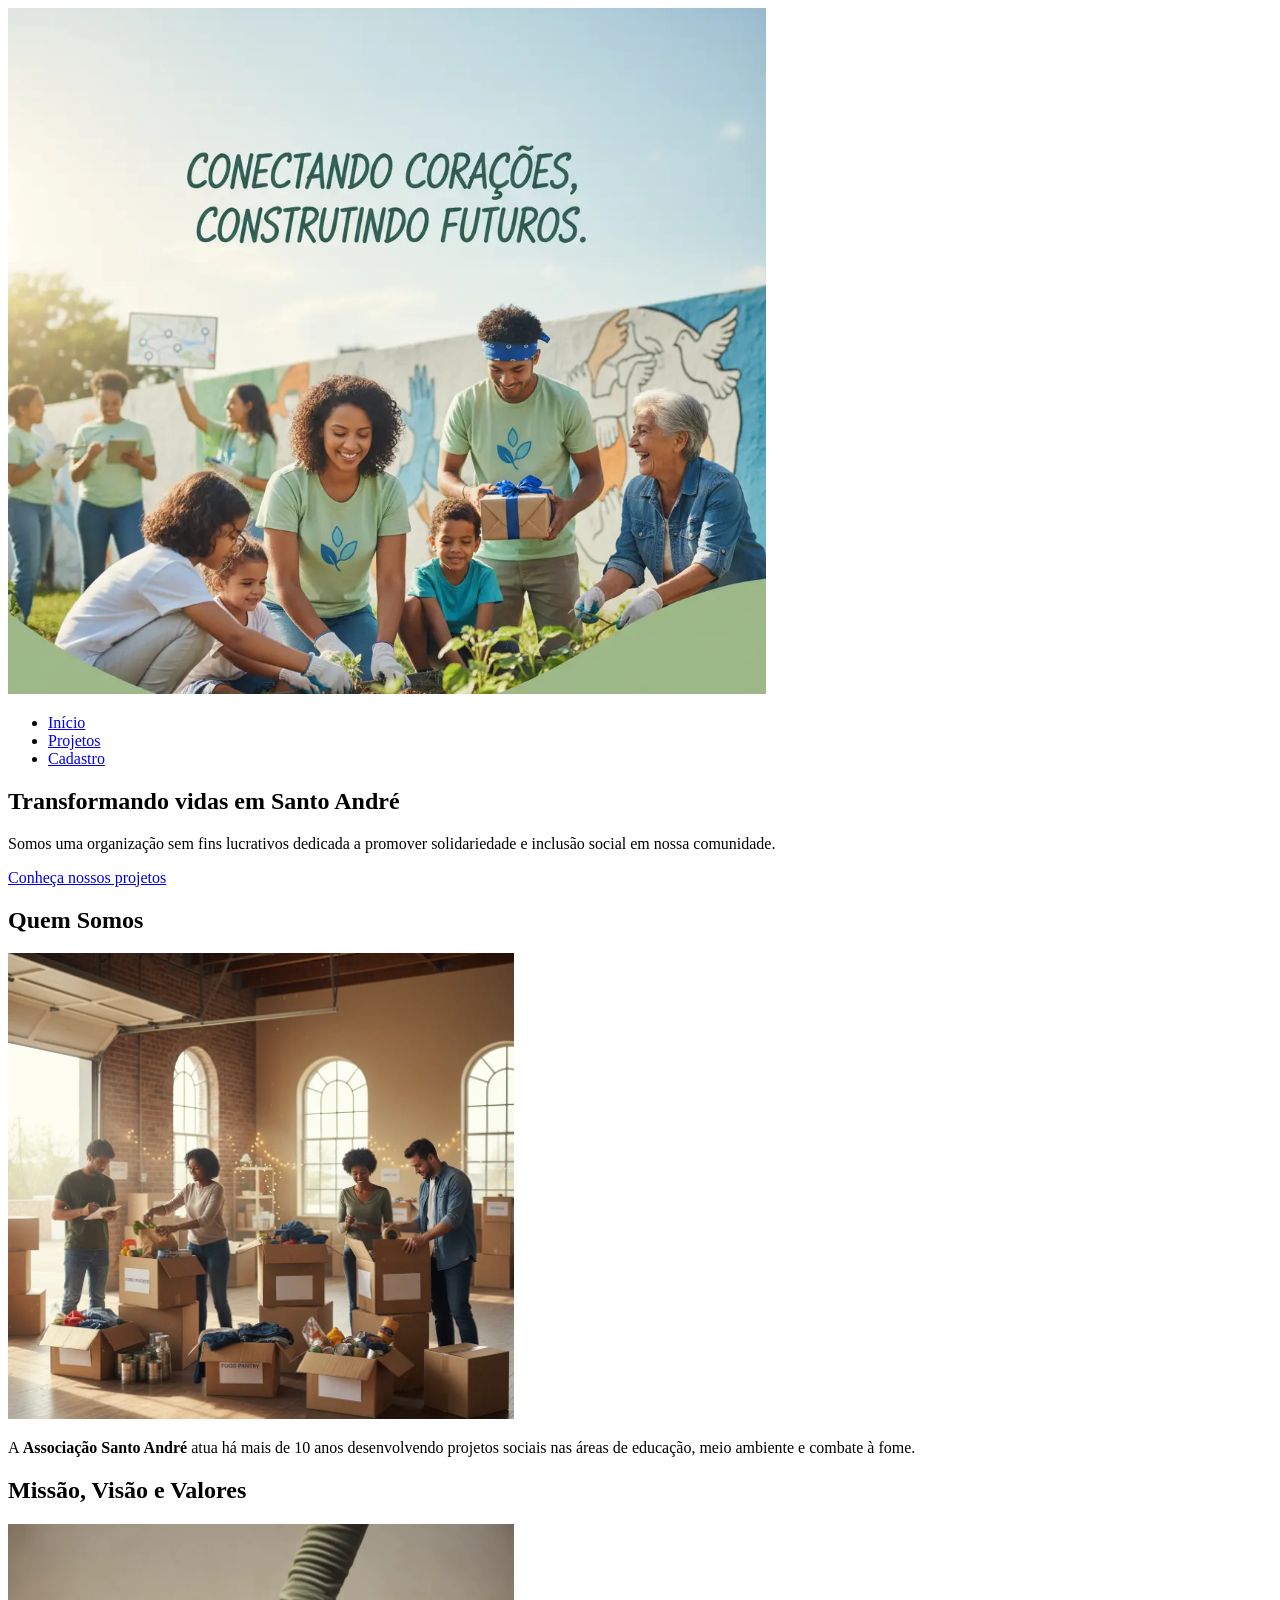
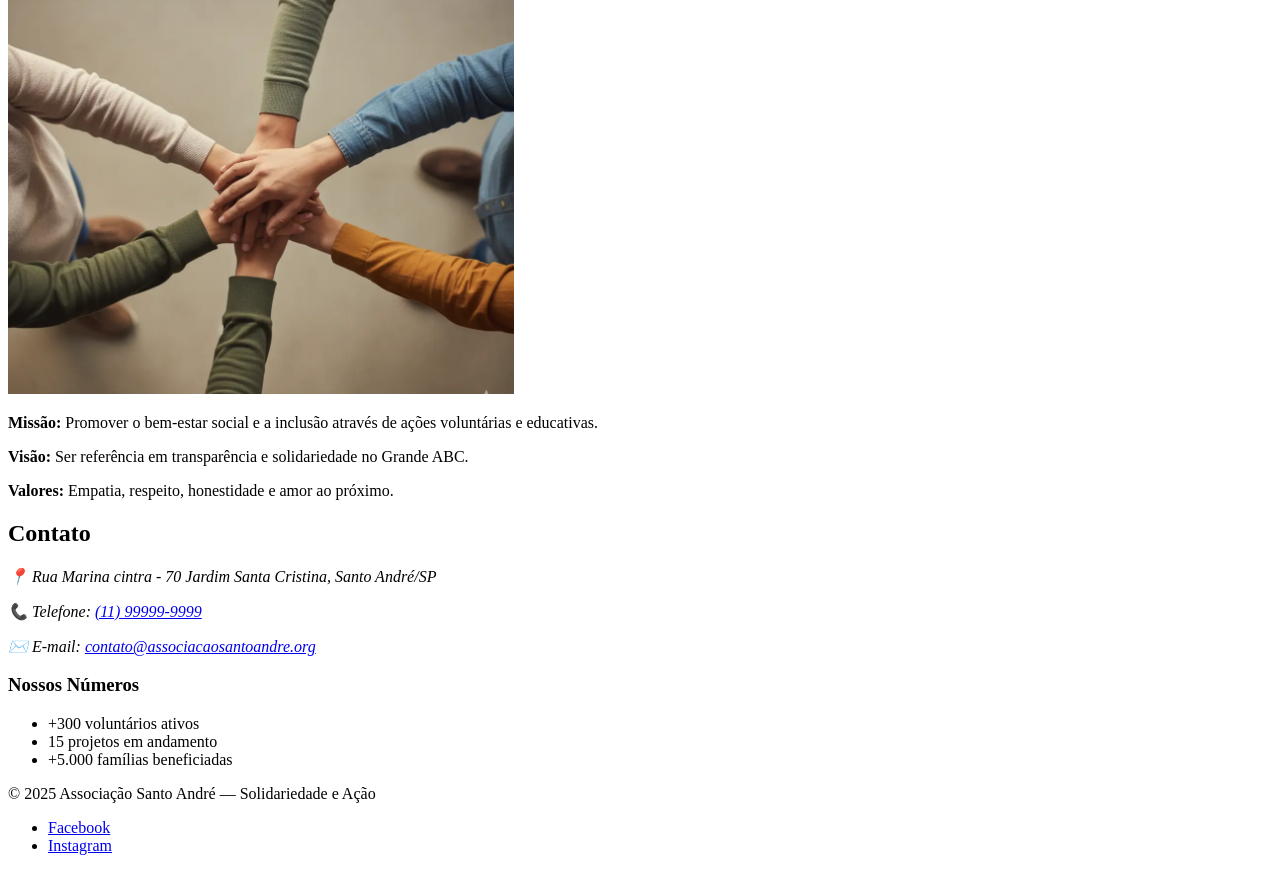
==== index.html @ 1a722a87 "feat: atividade 1 — estrutura HTML" ====
<!DOCTYPE html>
<html lang="pt-BR">
<head>
  <meta charset="utf-8">
  <meta name="viewport" content="width=device-width,initial-scale=1">
  <meta name="description" content="Associação Santo André: projetos sociais, voluntariado e doações.">
  <meta name="author" content="Rafael de Souza">
  <title>Associação Santo André — Fazendo a Diferença</title>

  <style>
    .banner-img {
      width: 60%;
    }

    .img-40 {
      width: 40%;
    }
  </style>
</head>
<body>

  <!-- HEADER -->
  <header>
    <div>
      <img src="img/index-banner.jpg.png"
      srcset="img/index-banner.webp 1x, img/index-banner.jpg.png 2x"
      alt="Banner da Associação Santo André"
      class="logo banner-img">

      <nav aria-label="Menu principal">
        <ul>
          <li><a href="index.html">Início</a></li>
          <li><a href="projetos.html">Projetos</a></li>
          <li><a href="cadastro.html">Cadastro</a></li>
        </ul>
      </nav>
    </div>
  </header>

  <!-- MAIN -->
  <main>

    <!-- HERO -->
    <section aria-labelledby="hero-title">
      <h1 id="hero-title">Transformando vidas em Santo André</h1>
      <p>Somos uma organização sem fins lucrativos dedicada a promover solidariedade e inclusão social em nossa comunidade.</p>
      <a href="projetos.html">Conheça nossos projetos</a>
    </section>

    <!-- QUEM SOMOS -->
    <section aria-labelledby="about-title">
      <h2 id="about-title">Quem Somos</h2>

      <img src="img/index-quem-somos.jpg.png"
      srcset="img/index-quem-somos.webp 1x, img/index-quem-somos.jpg.png 2x"
      alt="Equipe da Associação Santo André reunida"
      class="img-40">

      <p>A <strong>Associação Santo André</strong> atua há mais de 10 anos desenvolvendo projetos sociais nas áreas de educação, meio ambiente e combate à fome.</p>
    </section>

    <!-- MISSÃO / VISÃO / VALORES -->
    <section aria-labelledby="mission-title">
      <h2 id="mission-title">Missão, Visão e Valores</h2>

      <img src="img/index-missao-valores.jpg.png"
      srcset="img/index-missao-valores.webp 1x, img/index-missao-valores.jpg.png 2x"
      alt="Imagem representando missão e valores"
      class="img-40">

      <p><strong>Missão:</strong> Promover o bem-estar social e a inclusão através de ações voluntárias e educativas.</p>
      <p><strong>Visão:</strong> Ser referência em transparência e solidariedade no Grande ABC.</p>
      <p><strong>Valores:</strong> Empatia, respeito, honestidade e amor ao próximo.</p>
    </section>

    <!-- CONTATO -->
    <section aria-labelledby="contact-title">
      <h2 id="contact-title">Contato</h2>
      <address>
        <p>📍 Rua Marina cintra - 70 Jardim Santa Cristina, Santo André/SP</p>
        <p>📞 Telefone: <a href="tel:+5511999999999">(11) 99999-9999</a></p>
        <p>✉️ E-mail: <a href="mailto:contato@associacaosantoandre.org">contato@associacaosantoandre.org</a></p>
      </address>
    </section>

    <!-- NÚMEROS -->
    <aside aria-labelledby="stats-title">
      <h3 id="stats-title">Nossos Números</h3>
      <ul>
        <li>+300 voluntários ativos</li>
        <li>15 projetos em andamento</li>
        <li>+5.000 famílias beneficiadas</li>
      </ul>
    </aside>

  </main>

  <!-- FOOTER -->
  <footer>
    <div>
      <p>&copy; <span id="year">2025</span> Associação Santo André — Solidariedade e Ação</p>
      <nav aria-label="Redes sociais">
        <ul>
          <li><a href="#" aria-label="Facebook">Facebook</a></li>
          <li><a href="#" aria-label="Instagram">Instagram</a></li>
        </ul>
      </nav>
    </div>
  </footer>

</body>
</html>
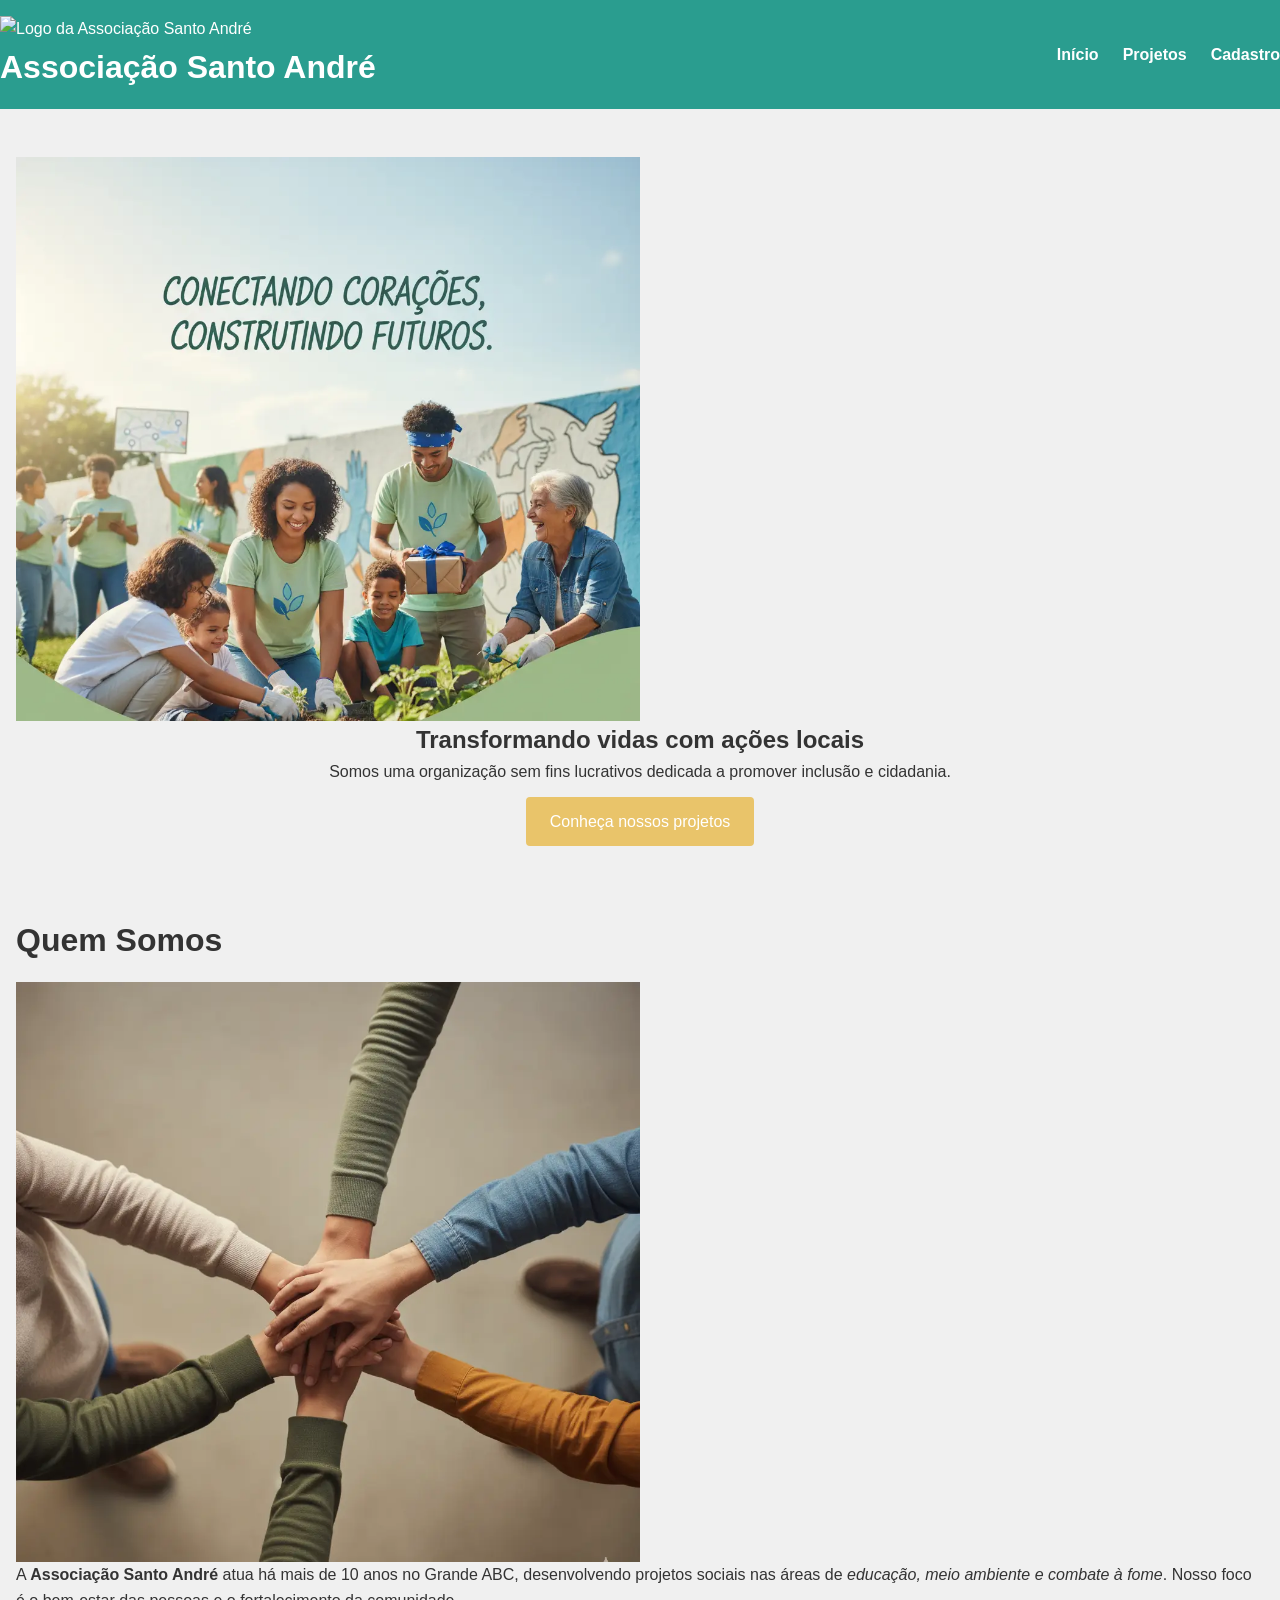
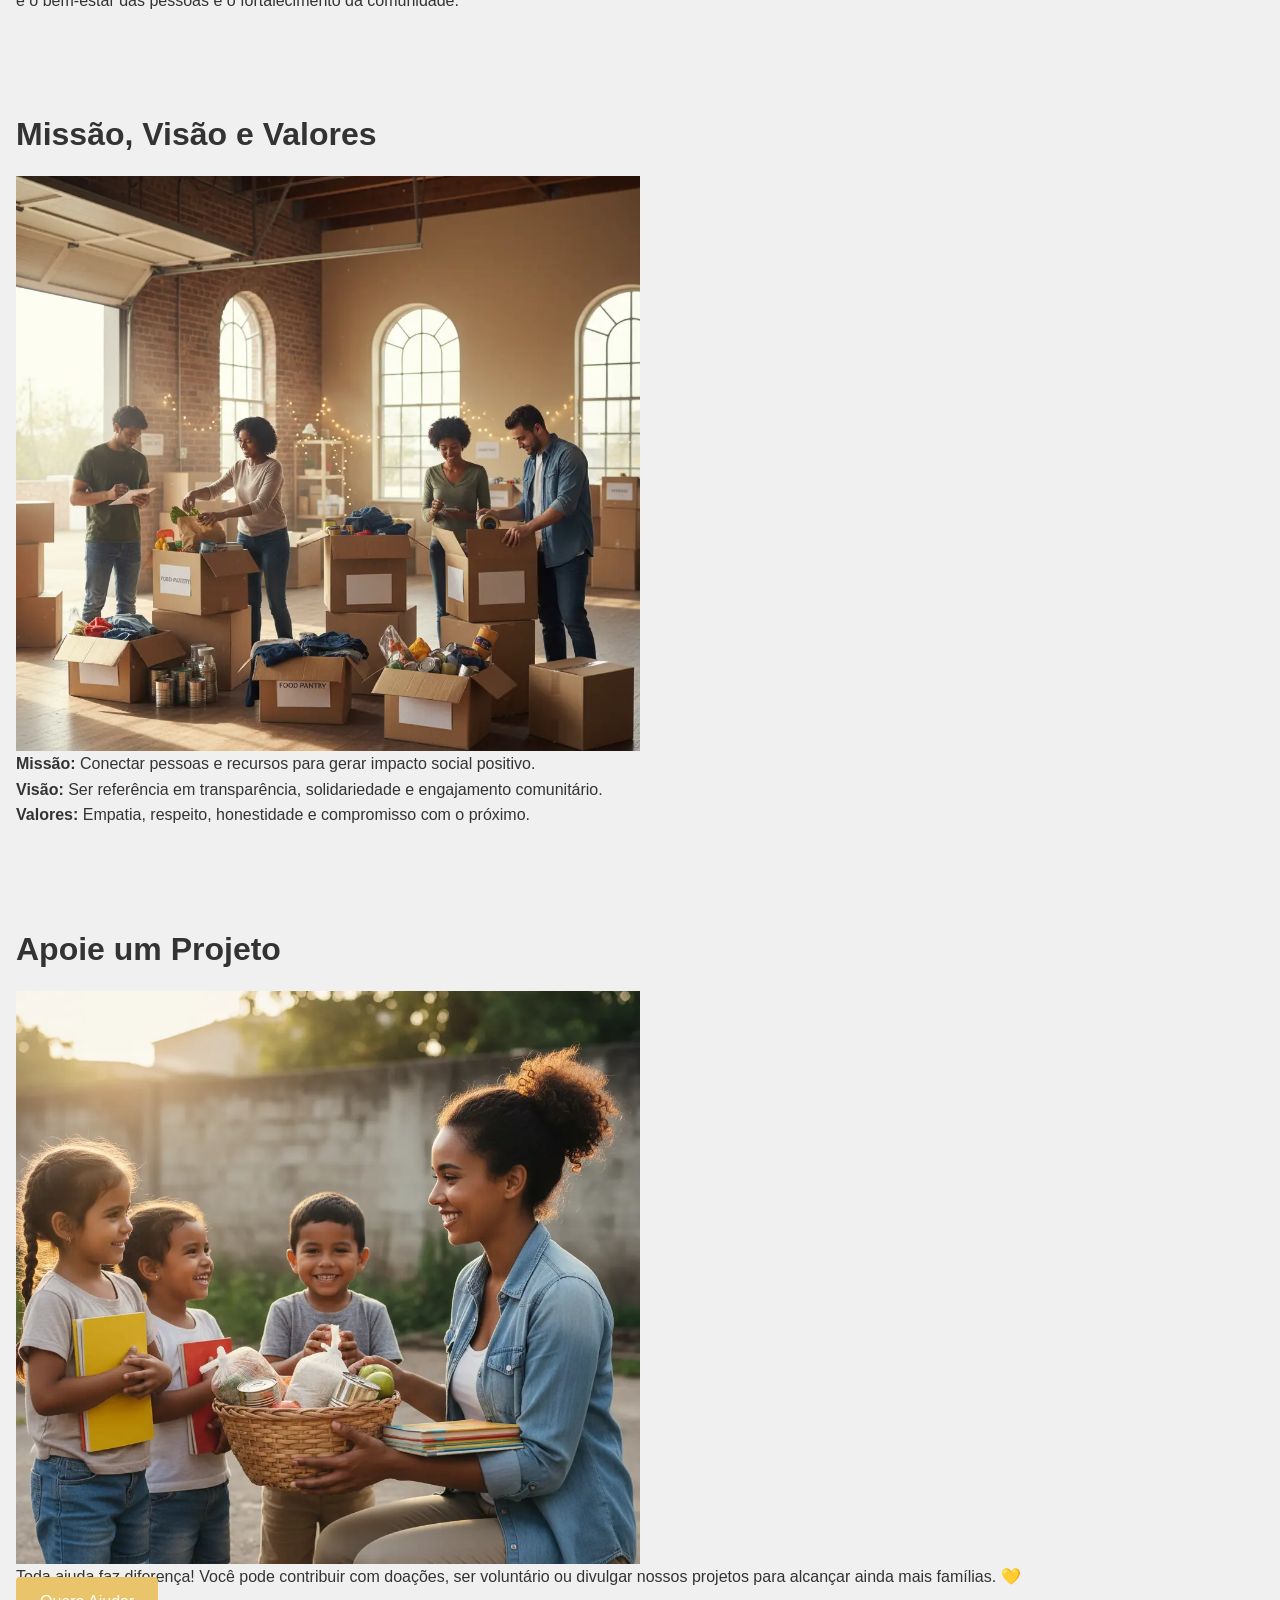
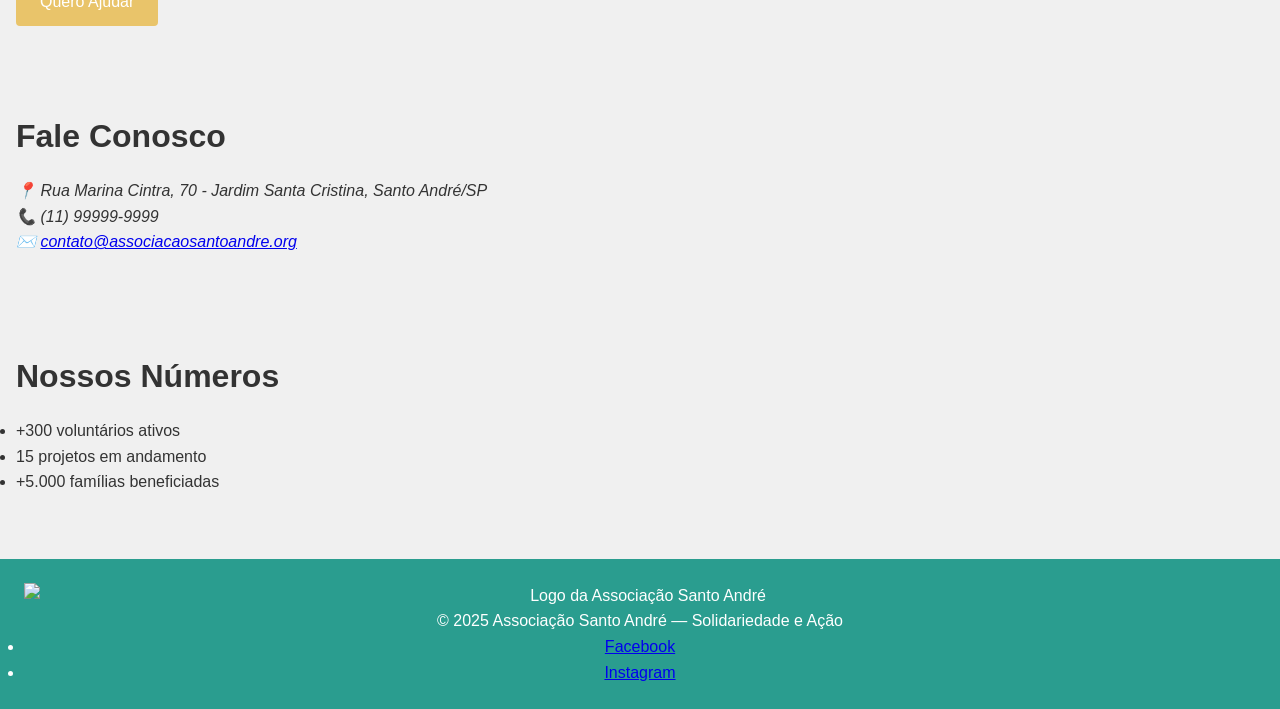
==== commit 51b5d542: "feat: atividade 2 — CSS e layout" ====
--- a/index.html
+++ b/index.html
@@ -1,35 +1,39 @@
 <!DOCTYPE html>
 <html lang="pt-BR">
 <head>
-  <meta charset="utf-8">
-  <meta name="viewport" content="width=device-width,initial-scale=1">
-  <meta name="description" content="Associação Santo André: projetos sociais, voluntariado e doações.">
+  <meta charset="UTF-8">
+  <meta name="viewport" content="width=device-width, initial-scale=1.0">
+  <meta name="description" content="Associação Santo André — projetos, voluntariado e doações.">
   <meta name="author" content="Rafael de Souza">
-  <title>Associação Santo André — Fazendo a Diferença</title>
+  <title>Associação Santo André — Solidariedade e Ação</title>
+
+  <link rel="stylesheet" href="styles/styles.css">
 
   <style>
-    .banner-img {
-      width: 60%;
-    }
-
-    .img-40 {
-      width: 40%;
+    .img-50 {
+      width: 50%;
     }
   </style>
+
 </head>
+
 <body>
 
-  <!-- HEADER -->
-  <header>
-    <div>
-      <img src="img/index-banner.jpg.png"
-      srcset="img/index-banner.webp 1x, img/index-banner.jpg.png 2x"
-      alt="Banner da Associação Santo André"
-      class="logo banner-img">
+  <!-- Cabeçalho -->
+  <header class="site-header">
+    <div class="container">
+      <div class="logo-container">
+        <img src="img/logo-associacao-santo-andre.jpg.png"
+        srcset="img/logo-associacao-santo-andre.webp 1x, img/logo-associacao-santo-andre.jpg.png 2x"
+        alt="Logo da Associação Santo André"
+        class="logo-img">
 
-      <nav aria-label="Menu principal">
+        <h1 class="logo-text">Associação Santo André</h1>
+      </div>
+
+      <nav class="main-nav" aria-label="Menu principal">
         <ul>
-          <li><a href="index.html">Início</a></li>
+          <li><a href="index.html" class="active">Início</a></li>
           <li><a href="projetos.html">Projetos</a></li>
           <li><a href="cadastro.html">Cadastro</a></li>
         </ul>
@@ -37,54 +41,79 @@
     </div>
   </header>
 
-  <!-- MAIN -->
-  <main>
+  <!-- Conteúdo principal -->
+  <main class="container">
 
-    <!-- HERO -->
-    <section aria-labelledby="hero-title">
-      <h1 id="hero-title">Transformando vidas em Santo André</h1>
-      <p>Somos uma organização sem fins lucrativos dedicada a promover solidariedade e inclusão social em nossa comunidade.</p>
-      <a href="projetos.html">Conheça nossos projetos</a>
+    <!-- Banner inicial -->
+    <section class="hero" aria-labelledby="hero-title">
+      <img src="img/index-banner.jpg.png"
+      srcset="img/index-banner.webp 1x, img/index-banner.jpg.png 2x"
+      alt="Voluntários da Associação Santo André ajudando a comunidade"
+      class="img-50">
+
+      <h2 id="hero-title">Transformando vidas com ações locais</h2>
+      <p>Somos uma organização sem fins lucrativos dedicada a promover inclusão e cidadania.</p>
+      <a class="btn" href="projetos.html">Conheça nossos projetos</a>
     </section>
 
-    <!-- QUEM SOMOS -->
-    <section aria-labelledby="about-title">
-      <h2 id="about-title">Quem Somos</h2>
+    <!-- Sobre a ONG -->
+    <section class="about" aria-labelledby="quem-somos-title">
+      <h2 id="quem-somos-title">Quem Somos</h2>
+
+      <img src="img/index-missao-valores.jpg.png"
+      srcset="img/index-missao-valores.webp 1x, img/index-missao-valores.jpg.png 2x"
+      alt="Imagem representando missão e valores sociais"
+      class="about-img img-50">
+
+      <p>
+        A <strong>Associação Santo André</strong> atua há mais de 10 anos no Grande ABC, desenvolvendo projetos sociais nas áreas
+        de <em>educação, meio ambiente e combate à fome</em>. Nosso foco é o bem-estar das pessoas e o fortalecimento da comunidade.
+      </p>
+    </section>
+
+    <!-- Missão, Visão e Valores -->
+    <section class="about" aria-labelledby="about-title">
+      <h2 id="about-title">Missão, Visão e Valores</h2>
 
       <img src="img/index-quem-somos.jpg.png"
       srcset="img/index-quem-somos.webp 1x, img/index-quem-somos.jpg.png 2x"
-      alt="Equipe da Associação Santo André reunida"
-      class="img-40">
+      alt="Equipe de voluntários reunida em Santo André"
+      class="about-img img-50">
 
-      <p>A <strong>Associação Santo André</strong> atua há mais de 10 anos desenvolvendo projetos sociais nas áreas de educação, meio ambiente e combate à fome.</p>
+      <p><strong>Missão:</strong> Conectar pessoas e recursos para gerar impacto social positivo.</p>
+      <p><strong>Visão:</strong> Ser referência em transparência, solidariedade e engajamento comunitário.</p>
+      <p><strong>Valores:</strong> Empatia, respeito, honestidade e compromisso com o próximo.</p>
     </section>
 
-    <!-- MISSÃO / VISÃO / VALORES -->
-    <section aria-labelledby="mission-title">
-      <h2 id="mission-title">Missão, Visão e Valores</h2>
+    <!-- Apoie -->
+    <section class="about" aria-labelledby="apoie-title">
+      <h2 id="apoie-title">Apoie um Projeto</h2>
 
-      <img src="img/index-missao-valores.jpg.png"
-      srcset="img/index-missao-valores.webp 1x, img/index-missao-valores.jpg.png 2x"
-      alt="Imagem representando missão e valores"
-      class="img-40">
+      <img src="img/index-apoie-projeto.jpg.png"
+      srcset="img/index-apoie-projeto.webp 1x, img/index-apoie-projeto.jpg.png 2x"
+      alt="Campanha de doações e voluntariado em Santo André"
+      class="about-img img-50">
 
-      <p><strong>Missão:</strong> Promover o bem-estar social e a inclusão através de ações voluntárias e educativas.</p>
-      <p><strong>Visão:</strong> Ser referência em transparência e solidariedade no Grande ABC.</p>
-      <p><strong>Valores:</strong> Empatia, respeito, honestidade e amor ao próximo.</p>
+      <p>
+        Toda ajuda faz diferença! Você pode contribuir com doações, ser voluntário ou divulgar nossos projetos
+        para alcançar ainda mais famílias. 💛
+      </p>
+
+      <a class="btn" href="cadastro.html">Quero Ajudar</a>
     </section>
 
-    <!-- CONTATO -->
-    <section aria-labelledby="contact-title">
-      <h2 id="contact-title">Contato</h2>
+    <!-- Contato -->
+    <section class="contact" aria-labelledby="contact-title">
+      <h2 id="contact-title">Fale Conosco</h2>
       <address>
-        <p>📍 Rua Marina cintra - 70 Jardim Santa Cristina, Santo André/SP</p>
-        <p>📞 Telefone: <a href="tel:+5511999999999">(11) 99999-9999</a></p>
-        <p>✉️ E-mail: <a href="mailto:contato@associacaosantoandre.org">contato@associacaosantoandre.org</a></p>
+        <p>📍 Rua Marina Cintra, 70 - Jardim Santa Cristina, Santo André/SP</p>
+        <p>📞 (11) 99999-9999</p>
+        <p>✉️ <a href="mailto:contato@associacaosantoandre.org">contato@associacaosantoandre.org</a></p>
       </address>
     </section>
 
-    <!-- NÚMEROS -->
-    <aside aria-labelledby="stats-title">
+    <!-- Nossos números -->
+    <aside class="stats" aria-labelledby="stats-title">
       <h3 id="stats-title">Nossos Números</h3>
       <ul>
         <li>+300 voluntários ativos</li>
@@ -92,13 +121,14 @@
         <li>+5.000 famílias beneficiadas</li>
       </ul>
     </aside>
-
   </main>
 
-  <!-- FOOTER -->
-  <footer>
-    <div>
-      <p>&copy; <span id="year">2025</span> Associação Santo André — Solidariedade e Ação</p>
+  <!-- Rodapé -->
+  <footer class="site-footer">
+    <div class="container">
+      <img src="img/logo-associacao-santo-andre.jpg.png" alt="Logo da Associação Santo André" class="footer-logo">
+      <p>© 2025 Associação Santo André — Solidariedade e Ação</p>
+
       <nav aria-label="Redes sociais">
         <ul>
           <li><a href="#" aria-label="Facebook">Facebook</a></li>
--- a/styles/styles.css
+++ b/styles/styles.css
@@ -0,0 +1,217 @@
+/* Variáveis de cores, fontes e espaçamento */
+:root {
+  --cor-primaria: #2a9d8f;
+  --cor-secundaria: #e9c46a;
+  --cor-acento: #f4a261;
+  --cor-fundo: #f0f0f0;
+  --cor-texto: #333333;
+  --cor-texto-claro: #ffffff;
+  --cor-alerta: #e76f51;
+  --cor-successo: #06d6a0;
+
+  --fonte-principal: 'Arial', sans-serif;
+  --fonte-titulo: 'Georgia', serif;
+
+  --fs-h1: 2.5rem;
+  --fs-h2: 2rem;
+  --fs-h3: 1.5rem;
+  --fs-p: 1rem;
+  --fs-small: 0.875rem;
+
+  --space-1: 8px;
+  --space-2: 16px;
+  --space-3: 24px;
+  --space-4: 32px;
+  --space-5: 48px;
+  --space-6: 64px;
+}
+
+/* Reset básico para tudo */
+* {
+  margin: 0;
+  padding: 0;
+  box-sizing: border-box;
+}
+
+body {
+  font-family: var(--fonte-principal);
+  color: var(--cor-texto);
+  background-color: var(--cor-fundo);
+  line-height: 1.6;
+}
+
+img {
+  max-width: 100%;
+  display: block;
+}
+
+/* Cabeçalho e navegação principal */
+.site-header {
+  background-color: var(--cor-primaria);
+  padding: var(--space-2) 0;
+  color: var(--cor-texto-claro);
+}
+
+.site-header .container {
+  display: flex;
+  justify-content: space-between;
+  align-items: center;
+  flex-wrap: wrap;
+}
+
+.main-nav ul {
+  display: flex;
+  gap: var(--space-3);
+  list-style: none;
+}
+
+.main-nav a {
+  text-decoration: none;
+  color: var(--cor-texto-claro);
+  font-weight: bold;
+}
+
+.menu-toggle {
+  display: none;
+  background: none;
+  border: none;
+  font-size: 2rem;
+  color: var(--cor-texto-claro);
+  cursor: pointer;
+}
+
+/* Seção principal (Hero) */
+.hero {
+  text-align: center;
+  padding: var(--space-5) var(--space-2);
+}
+
+.hero h1 {
+  font-family: var(--fonte-titulo);
+  font-size: var(--fs-h1);
+  margin-bottom: var(--space-2);
+}
+
+.hero p {
+  font-size: var(--fs-p);
+  margin-bottom: var(--space-3);
+}
+
+.btn {
+  background-color: var(--cor-secundaria);
+  color: var(--cor-texto-claro);
+  padding: var(--space-2) var(--space-3);
+  text-decoration: none;
+  border-radius: 4px;
+  transition: all 0.3s;
+}
+
+.btn:hover {
+  background-color: var(--cor-acento);
+}
+
+/* Seções Sobre, Contato e Estatísticas */
+.about, .contact, .stats {
+  padding: var(--space-4) var(--space-2);
+  margin-bottom: var(--space-4);
+}
+
+.about h2, .contact h2, .stats h3 {
+  font-size: var(--fs-h2);
+  margin-bottom: var(--space-2);
+}
+
+/* Cards de Projetos */
+.cards {
+  display: grid;
+  grid-template-columns: repeat(auto-fit, minmax(250px, 1fr));
+  gap: var(--space-3);
+}
+
+.card {
+  background-color: var(--cor-texto-claro);
+  padding: var(--space-3);
+  border-radius: 8px;
+  box-shadow: 0 2px 6px rgba(0,0,0,0.15);
+  text-align: center;
+}
+
+.card h3 {
+  font-size: var(--fs-h3);
+  margin: var(--space-2) 0;
+}
+
+.card p {
+  font-size: var(--fs-p);
+}
+
+/* Formulário de Cadastro */
+form {
+  display: flex;
+  flex-direction: column;
+  gap: var(--space-3);
+  background-color: var(--cor-texto-claro);
+  padding: var(--space-4);
+  border-radius: 8px;
+  max-width: 500px;
+  margin: auto;
+}
+
+form label {
+  font-weight: bold;
+}
+
+form input {
+  padding: var(--space-2);
+  border: 1px solid #ccc;
+  border-radius: 4px;
+  font-size: var(--fs-p);
+}
+
+form input:focus {
+  outline: 2px solid var(--cor-primaria);
+}
+
+form button {
+  padding: var(--space-2);
+  background-color: var(--cor-primaria);
+  color: var(--cor-texto-claro);
+  border: none;
+  border-radius: 4px;
+  cursor: pointer;
+  transition: all 0.3s;
+}
+
+form button:hover {
+  background-color: var(--cor-acento);
+}
+
+form button:disabled {
+  background-color: #aaa;
+  cursor: not-allowed;
+}
+
+/* Rodapé */
+.site-footer {
+  background-color: var(--cor-primaria);
+  color: var(--cor-texto-claro);
+  text-align: center;
+  padding: var(--space-3);
+}
+
+/* Responsividade */
+@media (max-width: 768px) {
+  .main-nav ul {
+    display: none;
+    flex-direction: column;
+    gap: var(--space-2);
+  }
+
+  .main-nav.active ul {
+    display: flex;
+  }
+
+  .menu-toggle {
+    display: block;
+  }
+}
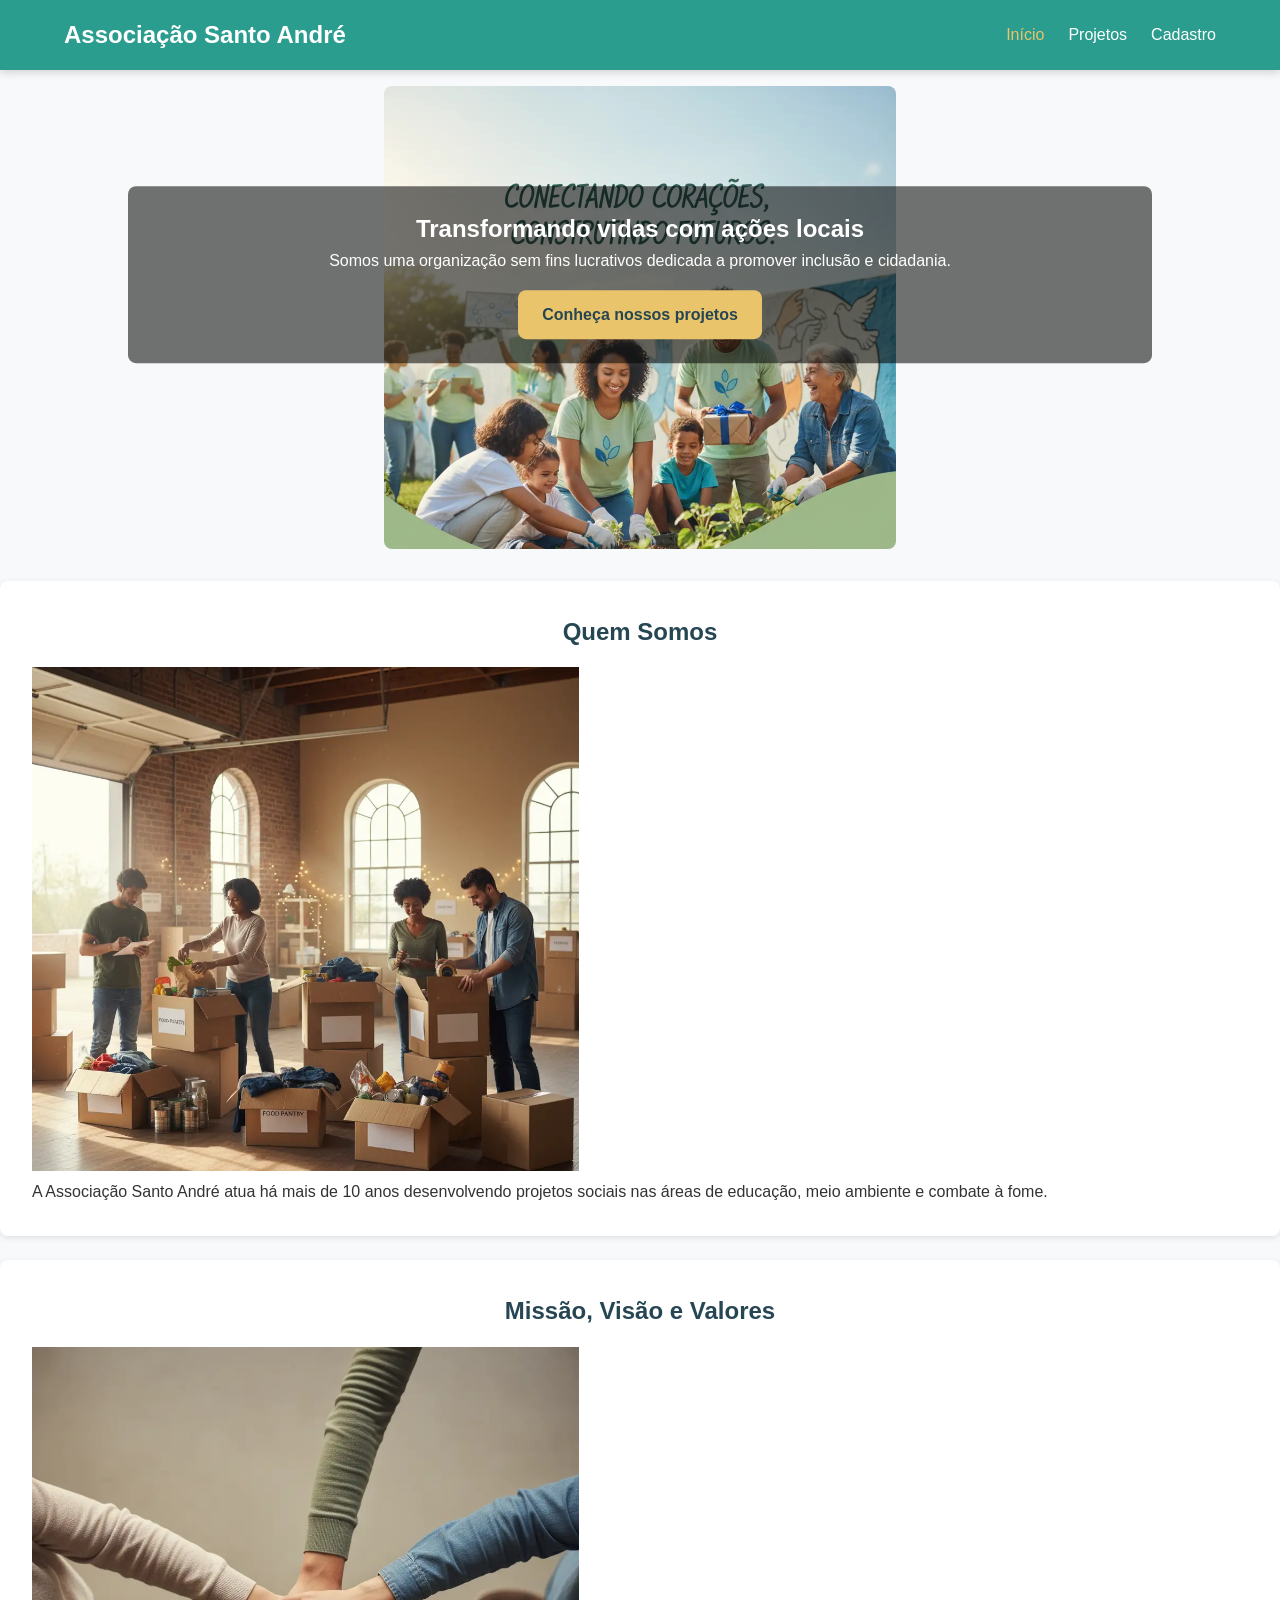
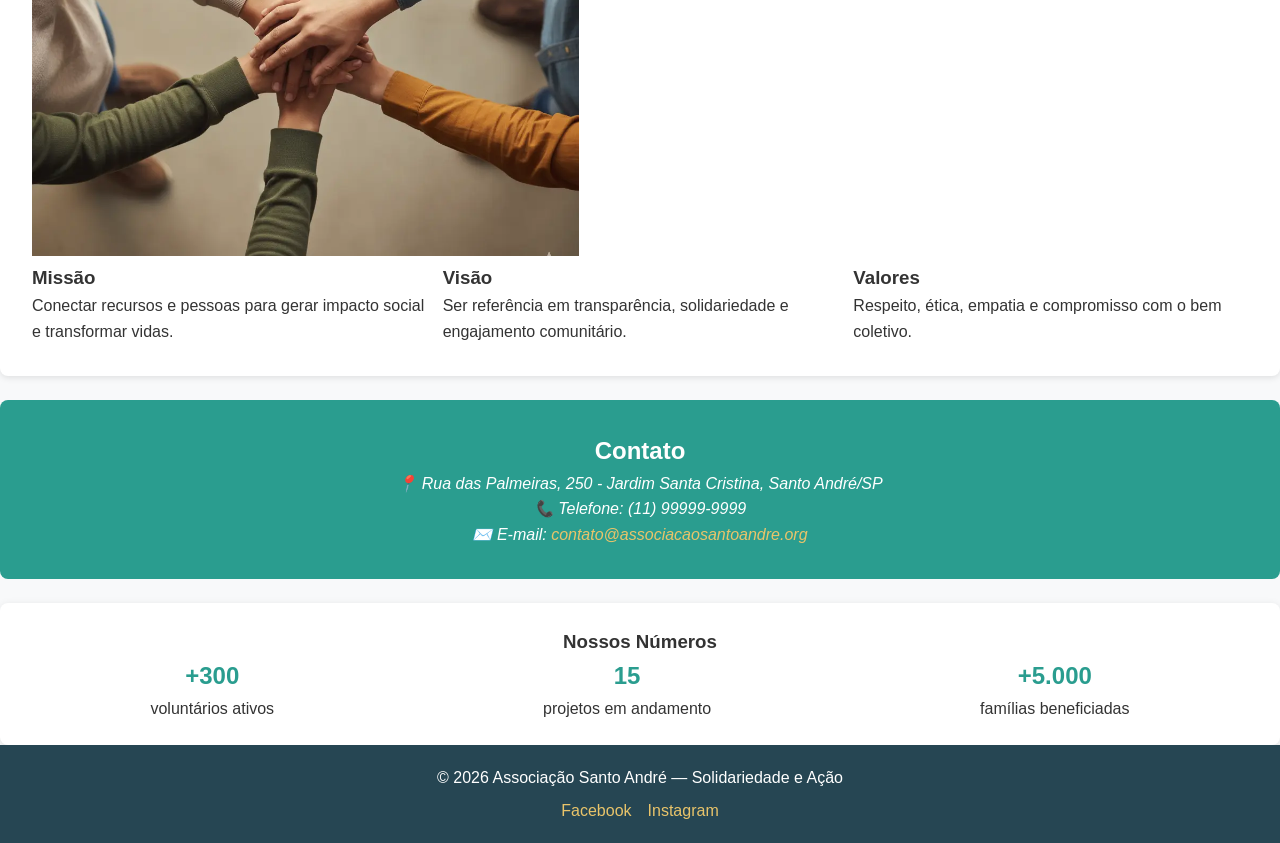
==== commit 2a382689: "feat: atividade 3 — JavaScript" ====
--- a/index.html
+++ b/index.html
@@ -6,31 +6,26 @@
   <meta name="description" content="Associação Santo André — projetos, voluntariado e doações.">
   <meta name="author" content="Rafael de Souza">
   <title>Associação Santo André — Solidariedade e Ação</title>
-
   <link rel="stylesheet" href="styles/styles.css">
+  <script defer src="scripts/scripts.js"></script>
 
   <style>
-    .img-50 {
-      width: 50%;
-    }
+    .img-40 { width: 40%; height: auto; }
+    .img-45 { width: 45%; height: auto; }
   </style>
-
 </head>
 
 <body>
 
   <!-- Cabeçalho -->
   <header class="site-header">
-    <div class="container">
-      <div class="logo-container">
-        <img src="img/logo-associacao-santo-andre.jpg.png"
-        srcset="img/logo-associacao-santo-andre.webp 1x, img/logo-associacao-santo-andre.jpg.png 2x"
-        alt="Logo da Associação Santo André"
-        class="logo-img">
+    <div class="container header-container">
+      <h1 class="logo">Associação Santo André</h1>
 
-        <h1 class="logo-text">Associação Santo André</h1>
-      </div>
+      <!-- Botão mobile -->
+      <button class="menu-toggle" aria-label="Abrir menu" onclick="toggleMenu()">☰</button>
 
+      <!-- Menu navegação -->
       <nav class="main-nav" aria-label="Menu principal">
         <ul>
           <li><a href="index.html" class="active">Início</a></li>
@@ -44,97 +39,86 @@
   <!-- Conteúdo principal -->
   <main class="container">
 
-    <!-- Banner inicial -->
-    <section class="hero" aria-labelledby="hero-title">
+    <!-- Banner -->
+    <section class="hero">
       <img src="img/index-banner.jpg.png"
       srcset="img/index-banner.webp 1x, img/index-banner.jpg.png 2x"
-      alt="Voluntários da Associação Santo André ajudando a comunidade"
-      class="img-50">
+      alt="Voluntários da Associação Santo André ajudando na comunidade"
+      class="hero-img img-40">
 
-      <h2 id="hero-title">Transformando vidas com ações locais</h2>
-      <p>Somos uma organização sem fins lucrativos dedicada a promover inclusão e cidadania.</p>
-      <a class="btn" href="projetos.html">Conheça nossos projetos</a>
+      <div class="hero-content">
+        <h2>Transformando vidas com ações locais</h2>
+        <p>Somos uma organização sem fins lucrativos dedicada a promover inclusão e cidadania.</p>
+        <a href="projetos.html" class="btn btn-primary">Conheça nossos projetos</a>
+      </div>
     </section>
 
-    <!-- Sobre a ONG -->
-    <section class="about" aria-labelledby="quem-somos-title">
-      <h2 id="quem-somos-title">Quem Somos</h2>
+    <!-- Quem somos -->
+    <section class="about">
+      <h2>Quem Somos</h2>
+
+      <img src="img/index-quem-somos.jpg.png"
+      srcset="img/index-quem-somos.webp 1x, img/index-quem-somos.jpg.png 2x"
+      alt="Equipe de voluntários da Associação Santo André reunida"
+      class="about-img img-45">
+
+      <p>A Associação Santo André atua há mais de 10 anos desenvolvendo projetos sociais nas áreas de educação, meio ambiente e combate à fome.</p>
+    </section>
+
+    <!-- Missão, visão e valores -->
+    <section class="about">
+      <h2>Missão, Visão e Valores</h2>
 
       <img src="img/index-missao-valores.jpg.png"
       srcset="img/index-missao-valores.webp 1x, img/index-missao-valores.jpg.png 2x"
-      alt="Imagem representando missão e valores sociais"
-      class="about-img img-50">
+      alt="Imagem representando missão, visão e valores sociais"
+      class="about-img img-45">
 
-      <p>
-        A <strong>Associação Santo André</strong> atua há mais de 10 anos no Grande ABC, desenvolvendo projetos sociais nas áreas
-        de <em>educação, meio ambiente e combate à fome</em>. Nosso foco é o bem-estar das pessoas e o fortalecimento da comunidade.
-      </p>
-    </section>
-
-    <!-- Missão, Visão e Valores -->
-    <section class="about" aria-labelledby="about-title">
-      <h2 id="about-title">Missão, Visão e Valores</h2>
-
-      <img src="img/index-quem-somos.jpg.png"
-      srcset="img/index-quem-somos.webp 1x, img/index-quem-somos.jpg.png 2x"
-      alt="Equipe de voluntários reunida em Santo André"
-      class="about-img img-50">
-
-      <p><strong>Missão:</strong> Conectar pessoas e recursos para gerar impacto social positivo.</p>
-      <p><strong>Visão:</strong> Ser referência em transparência, solidariedade e engajamento comunitário.</p>
-      <p><strong>Valores:</strong> Empatia, respeito, honestidade e compromisso com o próximo.</p>
-    </section>
-
-    <!-- Apoie -->
-    <section class="about" aria-labelledby="apoie-title">
-      <h2 id="apoie-title">Apoie um Projeto</h2>
-
-      <img src="img/index-apoie-projeto.jpg.png"
-      srcset="img/index-apoie-projeto.webp 1x, img/index-apoie-projeto.jpg.png 2x"
-      alt="Campanha de doações e voluntariado em Santo André"
-      class="about-img img-50">
-
-      <p>
-        Toda ajuda faz diferença! Você pode contribuir com doações, ser voluntário ou divulgar nossos projetos
-        para alcançar ainda mais famílias. 💛
-      </p>
-
-      <a class="btn" href="cadastro.html">Quero Ajudar</a>
+      <div class="about-grid">
+        <div>
+          <h3>Missão</h3>
+          <p>Conectar recursos e pessoas para gerar impacto social e transformar vidas.</p>
+        </div>
+        <div>
+          <h3>Visão</h3>
+          <p>Ser referência em transparência, solidariedade e engajamento comunitário.</p>
+        </div>
+        <div>
+          <h3>Valores</h3>
+          <p>Respeito, ética, empatia e compromisso com o bem coletivo.</p>
+        </div>
+      </div>
     </section>
 
     <!-- Contato -->
-    <section class="contact" aria-labelledby="contact-title">
-      <h2 id="contact-title">Fale Conosco</h2>
+    <section class="contact">
+      <h2>Contato</h2>
       <address>
-        <p>📍 Rua Marina Cintra, 70 - Jardim Santa Cristina, Santo André/SP</p>
-        <p>📞 (11) 99999-9999</p>
-        <p>✉️ <a href="mailto:contato@associacaosantoandre.org">contato@associacaosantoandre.org</a></p>
+        <p>📍 Rua das Palmeiras, 250 - Jardim Santa Cristina, Santo André/SP</p>
+        <p>📞 Telefone: (11) 99999-9999</p>
+        <p>✉️ E-mail: <a href="mailto:contato@associacaosantoandre.org">contato@associacaosantoandre.org</a></p>
       </address>
     </section>
 
     <!-- Nossos números -->
-    <aside class="stats" aria-labelledby="stats-title">
-      <h3 id="stats-title">Nossos Números</h3>
+    <aside class="stats">
+      <h3>Nossos Números</h3>
       <ul>
-        <li>+300 voluntários ativos</li>
-        <li>15 projetos em andamento</li>
-        <li>+5.000 famílias beneficiadas</li>
+        <li><strong>+300</strong> voluntários ativos</li>
+        <li><strong>15</strong> projetos em andamento</li>
+        <li><strong>+5.000</strong> famílias beneficiadas</li>
       </ul>
     </aside>
   </main>
 
   <!-- Rodapé -->
   <footer class="site-footer">
-    <div class="container">
-      <img src="img/logo-associacao-santo-andre.jpg.png" alt="Logo da Associação Santo André" class="footer-logo">
-      <p>© 2025 Associação Santo André — Solidariedade e Ação</p>
-
-      <nav aria-label="Redes sociais">
-        <ul>
-          <li><a href="#" aria-label="Facebook">Facebook</a></li>
-          <li><a href="#" aria-label="Instagram">Instagram</a></li>
-        </ul>
-      </nav>
+    <div class="container footer-container">
+      <p>© <span id="year"></span> Associação Santo André — Solidariedade e Ação</p>
+      <ul class="social-links">
+        <li><a href="#">Facebook</a></li>
+        <li><a href="#">Instagram</a></li>
+      </ul>
     </div>
   </footer>
 
--- a/styles/styles.css
+++ b/styles/styles.css
@@ -1,32 +1,17 @@
-/* Variáveis de cores, fontes e espaçamento */
 :root {
-  --cor-primaria: #2a9d8f;
+  --cor-principal: #2a9d8f;
   --cor-secundaria: #e9c46a;
-  --cor-acento: #f4a261;
-  --cor-fundo: #f0f0f0;
-  --cor-texto: #333333;
-  --cor-texto-claro: #ffffff;
-  --cor-alerta: #e76f51;
-  --cor-successo: #06d6a0;
-
-  --fonte-principal: 'Arial', sans-serif;
-  --fonte-titulo: 'Georgia', serif;
-
-  --fs-h1: 2.5rem;
-  --fs-h2: 2rem;
-  --fs-h3: 1.5rem;
-  --fs-p: 1rem;
-  --fs-small: 0.875rem;
-
-  --space-1: 8px;
-  --space-2: 16px;
-  --space-3: 24px;
-  --space-4: 32px;
-  --space-5: 48px;
-  --space-6: 64px;
-}
-
-/* Reset básico para tudo */
+  --cor-fundo: #f8f9fa;
+  --cor-texto: #333;
+  --cor-branca: #fff;
+  --cor-escura: #264653;
+  --cor-hover: #f4a261;
+  --transicao: all 0.3s ease;
+  --radius: 8px;
+  --espacamento: 1.5rem;
+}
+
+/* ======== RESETAÇÃO ======== */
 * {
   margin: 0;
   padding: 0;
@@ -34,184 +19,241 @@
 }
 
 body {
-  font-family: var(--fonte-principal);
+  font-family: "Poppins", sans-serif;
   color: var(--cor-texto);
   background-color: var(--cor-fundo);
   line-height: 1.6;
 }
 
-img {
-  max-width: 100%;
-  display: block;
-}
-
-/* Cabeçalho e navegação principal */
+/* ======== CABEÇALHO ======== */
 .site-header {
-  background-color: var(--cor-primaria);
-  padding: var(--space-2) 0;
-  color: var(--cor-texto-claro);
-}
-
-.site-header .container {
+  background-color: var(--cor-principal);
+  color: var(--cor-branca);
+  padding: 1rem 0;
+  box-shadow: 0 3px 8px rgba(0, 0, 0, 0.15);
+}
+
+.header-container {
   display: flex;
   justify-content: space-between;
   align-items: center;
-  flex-wrap: wrap;
+  width: 90%;
+  margin: auto;
+}
+
+
+
+.logo {
+  font-size: 1.5rem;
+  font-weight: 600;
 }
 
 .main-nav ul {
   display: flex;
-  gap: var(--space-3);
   list-style: none;
+  gap: 1.5rem;
 }
 
 .main-nav a {
-  text-decoration: none;
-  color: var(--cor-texto-claro);
-  font-weight: bold;
-}
-
+  color: var(--cor-branca);
+  text-decoration: none;
+  font-weight: 500;
+  transition: var(--transicao);
+}
+
+.main-nav a:hover,
+.main-nav a.active {
+  color: var(--cor-secundaria);
+}
+
+/* ======== MENU HAMBÚRGUER ======== */
 .menu-toggle {
   display: none;
+  font-size: 1.8rem;
+  color: var(--cor-branca);
   background: none;
   border: none;
-  font-size: 2rem;
-  color: var(--cor-texto-claro);
   cursor: pointer;
 }
 
-/* Seção principal (Hero) */
+/* ======== SEÇÃO HERO ======== */
 .hero {
-  text-align: center;
-  padding: var(--space-5) var(--space-2);
-}
-
-.hero h1 {
-  font-family: var(--fonte-titulo);
-  font-size: var(--fs-h1);
-  margin-bottom: var(--space-2);
-}
-
-.hero p {
-  font-size: var(--fs-p);
-  margin-bottom: var(--space-3);
+  position: relative;
+  text-align: center;
+  margin-top: 1rem;
+}
+
+.hero-img {
+  width: 100%;
+  max-height: 500px;
+  object-fit: cover;
+  border-radius: var(--radius);
+}
+
+.hero-content {
+  position: absolute;
+  top: 40%;
+  left: 50%;
+  transform: translate(-50%, -50%);
+  color: var(--cor-branca);
+  background-color: rgba(0, 0, 0, 0.55);
+  padding: 1.5rem;
+  border-radius: var(--radius);
+  width: 80%;
 }
 
 .btn {
-  background-color: var(--cor-secundaria);
-  color: var(--cor-texto-claro);
-  padding: var(--space-2) var(--space-3);
-  text-decoration: none;
-  border-radius: 4px;
-  transition: all 0.3s;
+  display: inline-block;
+  margin-top: 1rem;
+  background: var(--cor-secundaria);
+  color: var(--cor-escura);
+  padding: 0.75rem 1.5rem;
+  border-radius: var(--radius);
+  text-decoration: none;
+  font-weight: bold;
+  transition: var(--transicao);
 }
 
 .btn:hover {
-  background-color: var(--cor-acento);
-}
-
-/* Seções Sobre, Contato e Estatísticas */
-.about, .contact, .stats {
-  padding: var(--space-4) var(--space-2);
-  margin-bottom: var(--space-4);
-}
-
-.about h2, .contact h2, .stats h3 {
-  font-size: var(--fs-h2);
-  margin-bottom: var(--space-2);
-}
-
-/* Cards de Projetos */
-.cards {
+  background-color: var(--cor-hover);
+}
+
+/* ======== SEÇÃO SOBRE ======== */
+.about {
+  margin: var(--espacamento) 0;
+  background-color: var(--cor-branca);
+  padding: 2rem;
+  border-radius: var(--radius);
+  box-shadow: 0 2px 6px rgba(0,0,0,0.1);
+}
+
+.about-grid {
   display: grid;
   grid-template-columns: repeat(auto-fit, minmax(250px, 1fr));
-  gap: var(--space-3);
-}
-
-.card {
-  background-color: var(--cor-texto-claro);
-  padding: var(--space-3);
-  border-radius: 8px;
-  box-shadow: 0 2px 6px rgba(0,0,0,0.15);
-  text-align: center;
-}
-
-.card h3 {
-  font-size: var(--fs-h3);
-  margin: var(--space-2) 0;
-}
-
-.card p {
-  font-size: var(--fs-p);
-}
-
-/* Formulário de Cadastro */
-form {
-  display: flex;
-  flex-direction: column;
-  gap: var(--space-3);
-  background-color: var(--cor-texto-claro);
-  padding: var(--space-4);
-  border-radius: 8px;
-  max-width: 500px;
-  margin: auto;
-}
-
-form label {
-  font-weight: bold;
-}
-
-form input {
-  padding: var(--space-2);
-  border: 1px solid #ccc;
-  border-radius: 4px;
-  font-size: var(--fs-p);
-}
-
-form input:focus {
-  outline: 2px solid var(--cor-primaria);
-}
-
-form button {
-  padding: var(--space-2);
-  background-color: var(--cor-primaria);
-  color: var(--cor-texto-claro);
-  border: none;
-  border-radius: 4px;
-  cursor: pointer;
-  transition: all 0.3s;
-}
-
-form button:hover {
-  background-color: var(--cor-acento);
-}
-
-form button:disabled {
-  background-color: #aaa;
-  cursor: not-allowed;
-}
-
-/* Rodapé */
+  gap: 1rem;
+}
+
+.about h2 {
+  text-align: center;
+  margin-bottom: 1rem;
+  color: var(--cor-escura);
+}
+
+/* ======== CONTATO ======== */
+.contact {
+  text-align: center;
+  background-color: var(--cor-principal);
+  color: var(--cor-branca);
+  padding: 2rem;
+  border-radius: var(--radius);
+  margin: var(--espacamento) 0;
+}
+
+.contact a {
+  color: var(--cor-secundaria);
+  text-decoration: none;
+}
+
+.contact a:hover {
+  text-decoration: underline;
+}
+
+/* ======== NÚMEROS ======== */
+.stats {
+  text-align: center;
+  background: var(--cor-branca);
+  padding: 1.5rem;
+  border-radius: var(--radius);
+  box-shadow: 0 2px 8px rgba(0,0,0,0.1);
+}
+
+.stats ul {
+  list-style: none;
+  display: flex;
+  justify-content: space-around;
+  flex-wrap: wrap;
+  gap: 1rem;
+}
+
+.stats li strong {
+  display: block;
+  font-size: 1.5rem;
+  color: var(--cor-principal);
+}
+
+/* ======== RODAPÉ ======== */
 .site-footer {
-  background-color: var(--cor-primaria);
-  color: var(--cor-texto-claro);
-  text-align: center;
-  padding: var(--space-3);
-}
-
-/* Responsividade */
+  background-color: var(--cor-escura);
+  color: var(--cor-branca);
+  text-align: center;
+  padding: 1.2rem 0;
+}
+
+.social-links {
+  list-style: none;
+  display: flex;
+  justify-content: center;
+  gap: 1rem;
+  margin-top: 0.5rem;
+}
+
+.social-links a {
+  color: var(--cor-secundaria);
+  text-decoration: none;
+  transition: var(--transicao);
+}
+
+.social-links a:hover {
+  color: var(--cor-hover);
+}
+
+/* ======== RESPONSIVO ======== */
 @media (max-width: 768px) {
   .main-nav ul {
     display: none;
     flex-direction: column;
-    gap: var(--space-2);
+    gap: 1rem;
+    background: var(--cor-principal);
+    padding: 1rem;
+    border-radius: var(--radius);
   }
 
   .main-nav.active ul {
     display: flex;
   }
 
+  
   .menu-toggle {
     display: block;
   }
-}
+
+  /* --- IMAGENS DAS PÁGINAS index --- */
+.img-40 {
+  width: 40%;
+  height: auto;
+}
+
+.img-45 {
+  width: 45%;
+  height: auto;
+}
+/* --- IMAGENS DAS PÁGINAS  projetos--- */
+.card img.img-55 {
+  width: 60%;
+  height: auto;
+}
+
+}
+
+.img-45 {
+  width: 60%;
+  height: auto;
+}
+/* --- IMAGENS DAS PÁGINAS  cadastro --- */
+.img-45 {
+  width: 45%;
+  height: auto;
+}
+
+
+
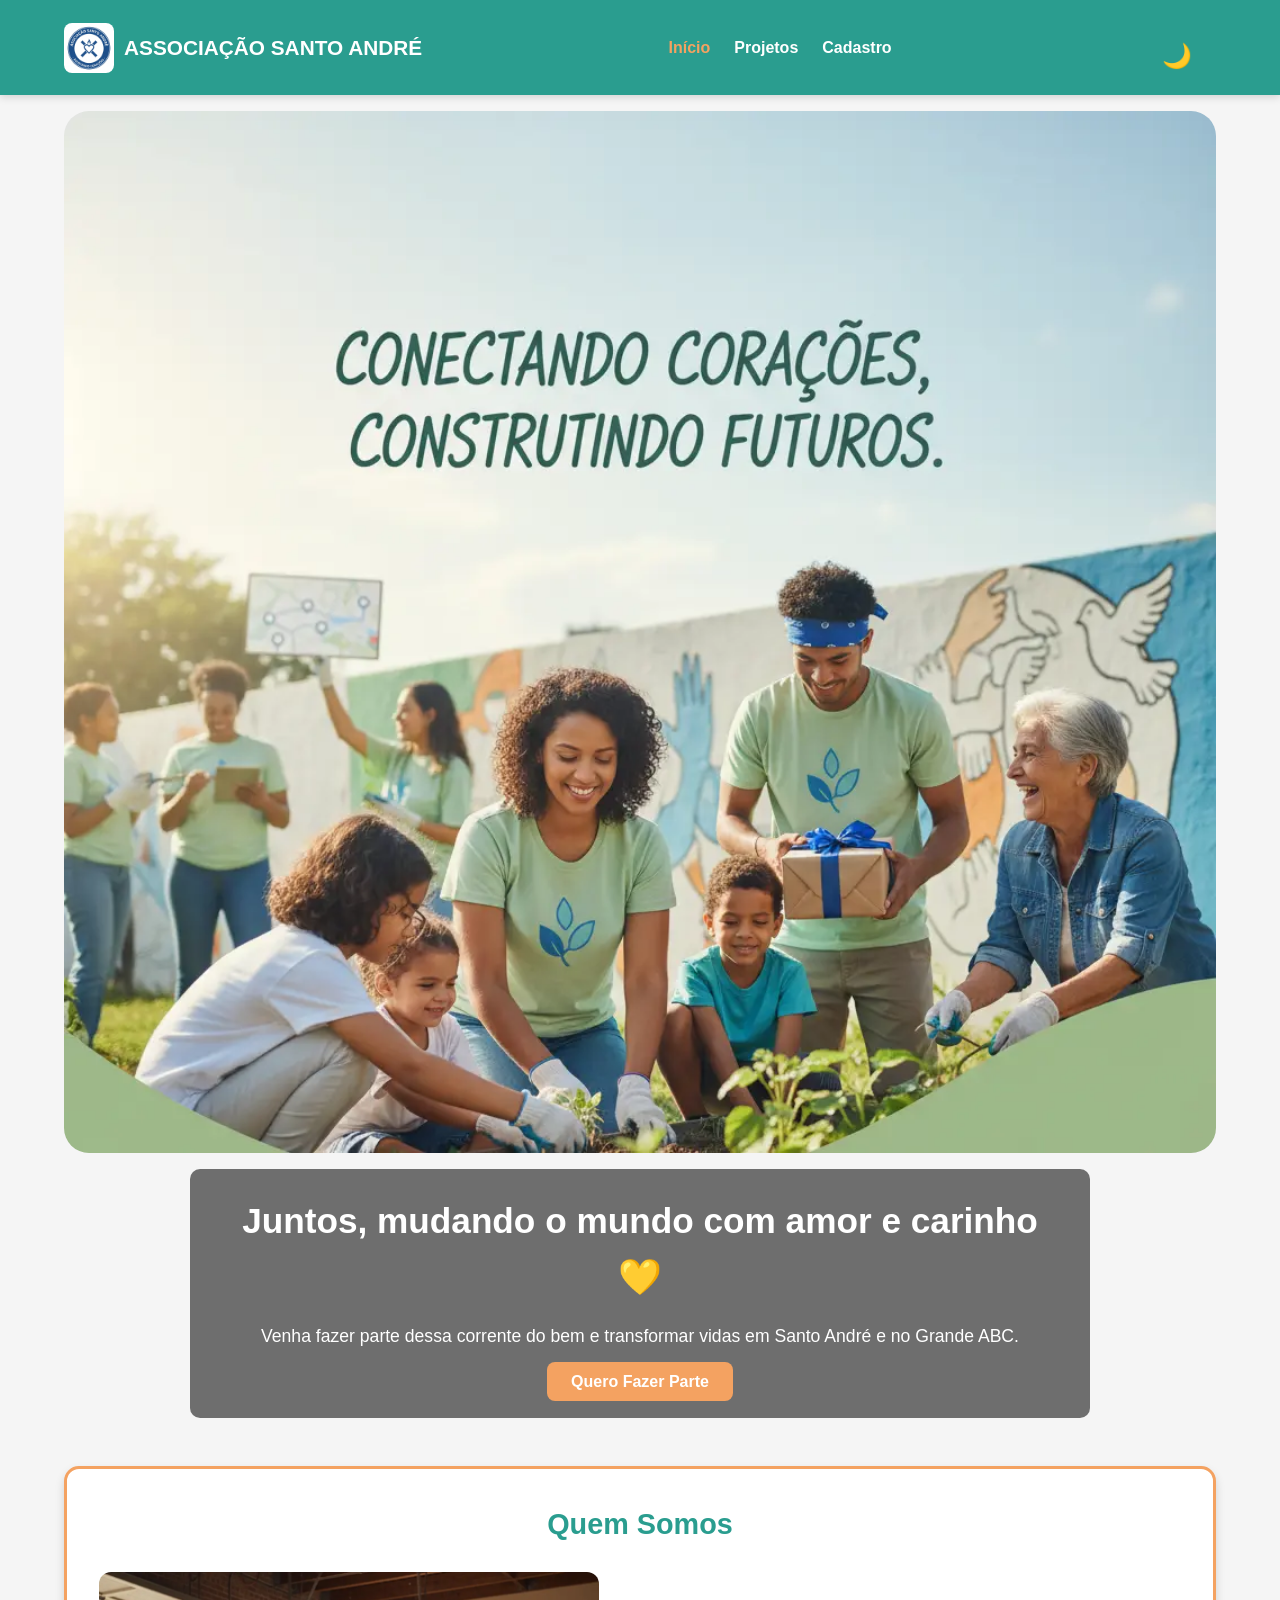
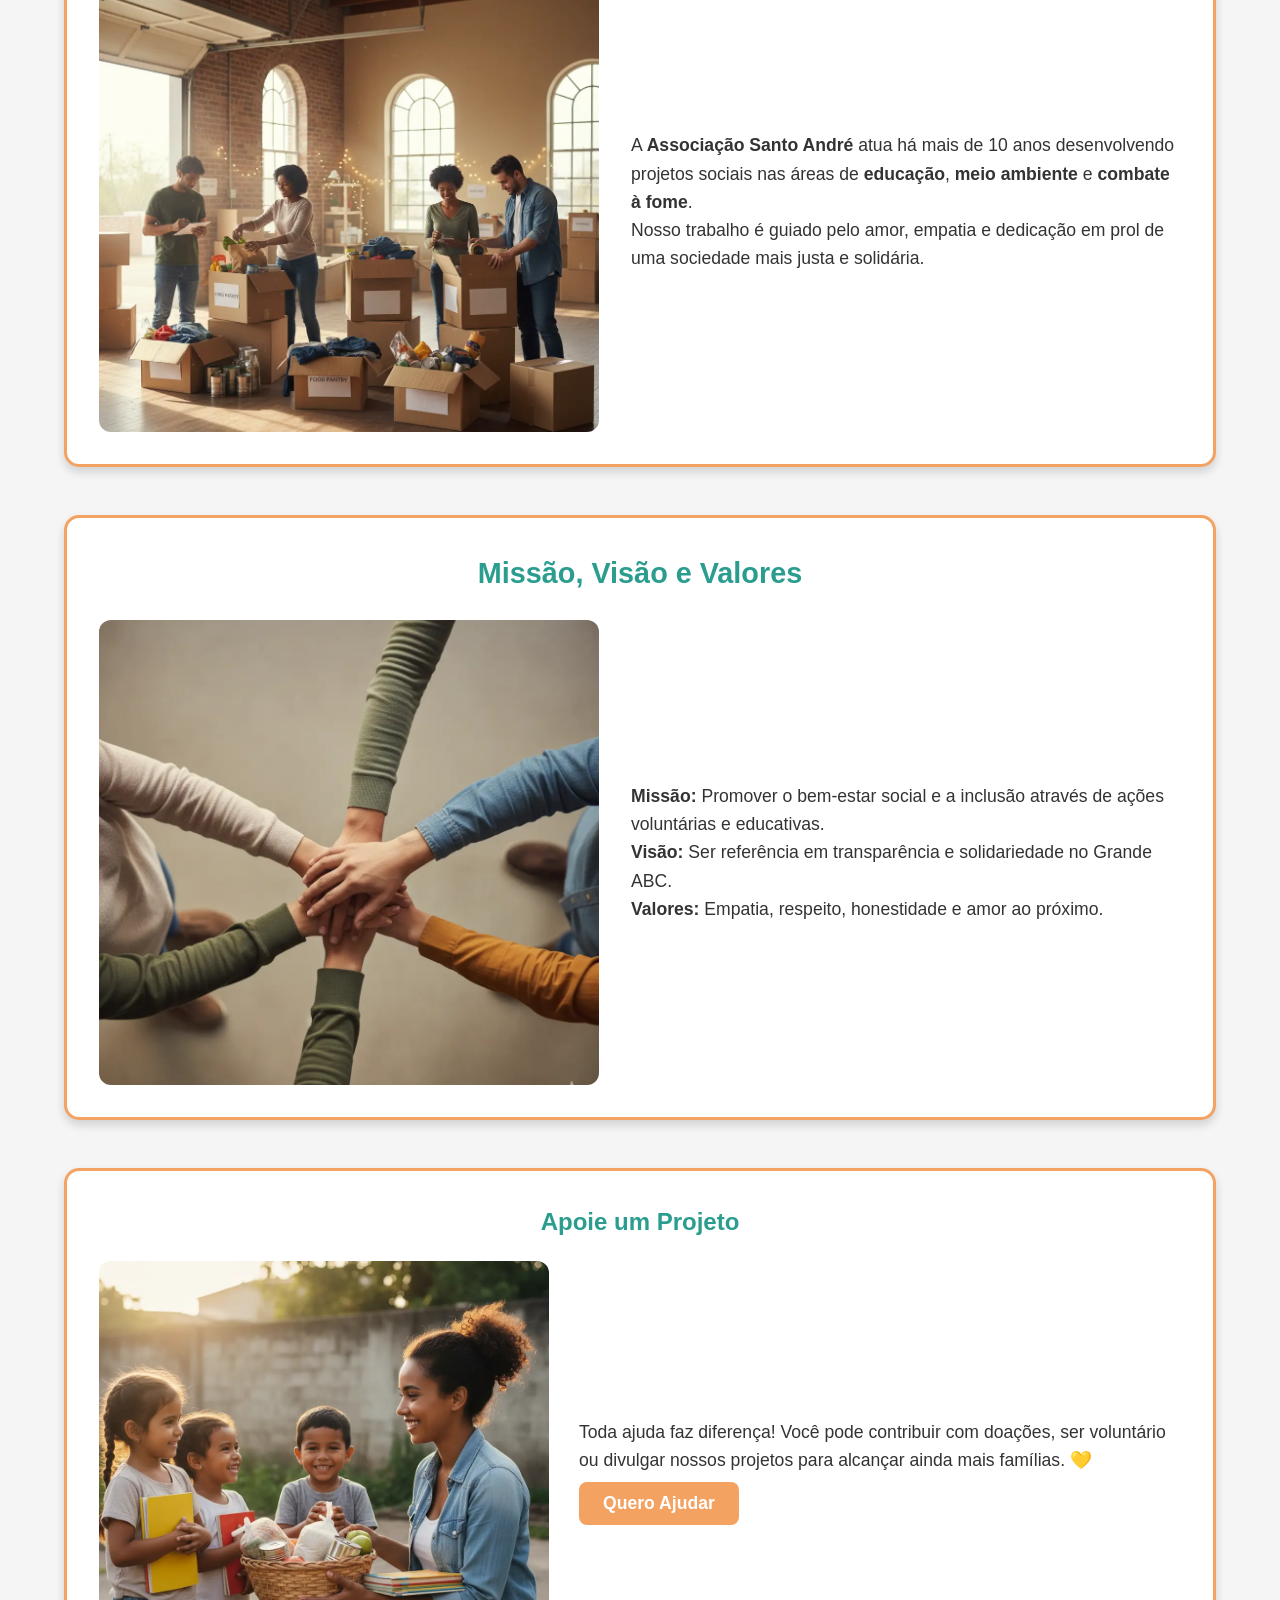
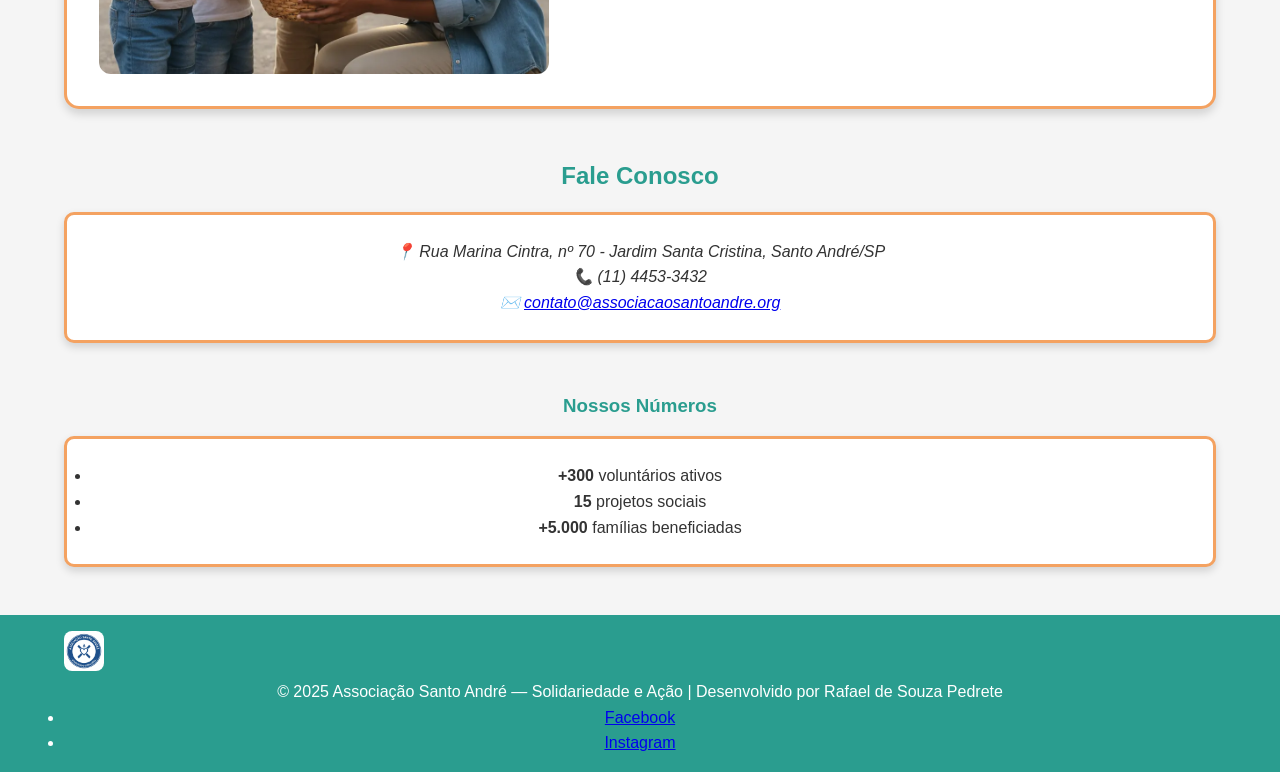
==== commit 822ebd9b: "feat: atividade 4 — plataforma completa" ====
--- a/index.html
+++ b/index.html
@@ -1,31 +1,43 @@
 <!DOCTYPE html>
 <html lang="pt-BR">
 <head>
-  <meta charset="UTF-8">
-  <meta name="viewport" content="width=device-width, initial-scale=1.0">
+  <meta charset="utf-8">
+  <meta name="viewport" content="width=device-width, initial-scale=1">
   <meta name="description" content="Associação Santo André — projetos, voluntariado e doações.">
   <meta name="author" content="Rafael de Souza">
   <title>Associação Santo André — Solidariedade e Ação</title>
+
+  <!-- CSS principal -->
   <link rel="stylesheet" href="styles/styles.css">
+
+  <!-- JS principal -->
   <script defer src="scripts/scripts.js"></script>
 
+  <!-- Classes para tamanhos das imagens -->
   <style>
-    .img-40 { width: 40%; height: auto; }
-    .img-45 { width: 45%; height: auto; }
+    .img-60 { width: 60%; height: auto; }
   </style>
 </head>
 
 <body>
 
-  <!-- Cabeçalho -->
+  <!-- HEADER -->
   <header class="site-header">
     <div class="container header-container">
-      <h1 class="logo">Associação Santo André</h1>
+
+      <!-- Logo -->
+      <div class="logo-box">
+        <img src="img/logo-associacao-santo-andre.jpg.png"
+        srcset="img/logo-associacao-santo-andre.webp 1x, img/logo-associacao-santo-andre.jpg.png 2x"
+        alt="Logo Associação Santo André"
+        class="logo-img">
+        <span class="logo-text">Associação Santo André</span>
+      </div>
 
       <!-- Botão mobile -->
-      <button class="menu-toggle" aria-label="Abrir menu" onclick="toggleMenu()">☰</button>
+      <button class="menu-toggle" aria-label="Abrir menu">☰</button>
 
-      <!-- Menu navegação -->
+      <!-- Navegação principal -->
       <nav class="main-nav" aria-label="Menu principal">
         <ul>
           <li><a href="index.html" class="active">Início</a></li>
@@ -33,92 +45,135 @@
           <li><a href="cadastro.html">Cadastro</a></li>
         </ul>
       </nav>
+
+      <!-- Botão dark mode -->
+      <button class="dark-toggle" aria-label="Ativar modo escuro">🌙</button>
+
     </div>
   </header>
 
-  <!-- Conteúdo principal -->
+  <!-- MAIN -->
   <main class="container">
 
-    <!-- Banner -->
-    <section class="hero">
-      <img src="img/index-banner.jpg.png"
-      srcset="img/index-banner.webp 1x, img/index-banner.jpg.png 2x"
-      alt="Voluntários da Associação Santo André ajudando na comunidade"
-      class="hero-img img-40">
+    <!-- HERO -->
+    <section class="hero" aria-labelledby="hero-title">
+      <div class="hero-banner">
 
-      <div class="hero-content">
-        <h2>Transformando vidas com ações locais</h2>
-        <p>Somos uma organização sem fins lucrativos dedicada a promover inclusão e cidadania.</p>
-        <a href="projetos.html" class="btn btn-primary">Conheça nossos projetos</a>
-      </div>
-    </section>
+        <img src="img/index-banner.jpg.png"
+        srcset="img/index-banner.webp 1x, img/index-banner.jpg.png 2x"
+        alt="Voluntários da Associação Santo André ajudando a comunidade"
+        class="img-60">
 
-    <!-- Quem somos -->
-    <section class="about">
-      <h2>Quem Somos</h2>
-
-      <img src="img/index-quem-somos.jpg.png"
-      srcset="img/index-quem-somos.webp 1x, img/index-quem-somos.jpg.png 2x"
-      alt="Equipe de voluntários da Associação Santo André reunida"
-      class="about-img img-45">
-
-      <p>A Associação Santo André atua há mais de 10 anos desenvolvendo projetos sociais nas áreas de educação, meio ambiente e combate à fome.</p>
-    </section>
-
-    <!-- Missão, visão e valores -->
-    <section class="about">
-      <h2>Missão, Visão e Valores</h2>
-
-      <img src="img/index-missao-valores.jpg.png"
-      srcset="img/index-missao-valores.webp 1x, img/index-missao-valores.jpg.png 2x"
-      alt="Imagem representando missão, visão e valores sociais"
-      class="about-img img-45">
-
-      <div class="about-grid">
-        <div>
-          <h3>Missão</h3>
-          <p>Conectar recursos e pessoas para gerar impacto social e transformar vidas.</p>
-        </div>
-        <div>
-          <h3>Visão</h3>
-          <p>Ser referência em transparência, solidariedade e engajamento comunitário.</p>
-        </div>
-        <div>
-          <h3>Valores</h3>
-          <p>Respeito, ética, empatia e compromisso com o bem coletivo.</p>
+        <div class="hero-content">
+          <h1 id="hero-title">Juntos, mudando o mundo com amor e carinho 💛</h1>
+          <p>Venha fazer parte dessa corrente do bem e transformar vidas em Santo André e no Grande ABC.</p>
+          <a class="btn btn-primary" href="cadastro.html">Quero Fazer Parte</a>
         </div>
       </div>
     </section>
 
-    <!-- Contato -->
-    <section class="contact">
-      <h2>Contato</h2>
-      <address>
-        <p>📍 Rua das Palmeiras, 250 - Jardim Santa Cristina, Santo André/SP</p>
-        <p>📞 Telefone: (11) 99999-9999</p>
-        <p>✉️ E-mail: <a href="mailto:contato@associacaosantoandre.org">contato@associacaosantoandre.org</a></p>
-      </address>
+    <!-- QUEM SOMOS -->
+    <section class="quem-somos" aria-labelledby="quem-somos-title">
+      <h2 id="quem-somos-title">Quem Somos</h2>
+
+      <div class="quem-somos-container">
+
+        <img src="img/index-quem-somos.jpg.png"
+        srcset="img/index-quem-somos.webp 1x, img/index-quem-somos.jpg.png 2x"
+        alt="Equipe de voluntários reunida em Santo André"
+        class="about-img">
+
+        <div class="quem-somos-texto">
+          <p>A <strong>Associação Santo André</strong> atua há mais de 10 anos desenvolvendo projetos sociais nas áreas de <strong>educação</strong>, <strong>meio ambiente</strong> e <strong>combate à fome</strong>.</p>
+          <p>Nosso trabalho é guiado pelo amor, empatia e dedicação em prol de uma sociedade mais justa e solidária.</p>
+        </div>
+      </div>
     </section>
 
-    <!-- Nossos números -->
-    <aside class="stats">
-      <h3>Nossos Números</h3>
-      <ul>
-        <li><strong>+300</strong> voluntários ativos</li>
-        <li><strong>15</strong> projetos em andamento</li>
-        <li><strong>+5.000</strong> famílias beneficiadas</li>
-      </ul>
+    <!-- MISSÃO / VISÃO / VALORES -->
+    <section class="missao-valores" aria-labelledby="mvv-title">
+      <h2 id="mvv-title">Missão, Visão e Valores</h2>
+
+      <div class="missao-container">
+
+        <img src="img/index-missao-valores.jpg.png"
+        srcset="img/index-missao-valores.webp 1x, img/index-missao-valores.jpg.png 2x"
+        alt="Imagem representando missão e valores sociais"
+        class="about-img">
+
+        <div class="mvv-texto">
+          <p><strong>Missão:</strong> Promover o bem-estar social e a inclusão através de ações voluntárias e educativas.</p>
+          <p><strong>Visão:</strong> Ser referência em transparência e solidariedade no Grande ABC.</p>
+          <p><strong>Valores:</strong> Empatia, respeito, honestidade e amor ao próximo.</p>
+        </div>
+      </div>
+    </section>
+
+    <!-- APOIE -->
+    <section class="about" aria-labelledby="apoie-title">
+      <h2 id="apoie-title">Apoie um Projeto</h2>
+
+      <div class="about-container">
+
+        <img src="img/index-apoie-projeto.jpg.png"
+        srcset="img/index-apoie-projeto.webp 1x, img/index-apoie-projeto.jpg.png 2x"
+        alt="Campanha de doações e voluntariado em Santo André"
+        class="about-img">
+
+        <div class="about-texto">
+          <p>Toda ajuda faz diferença! Você pode contribuir com doações, ser voluntário ou divulgar nossos projetos para alcançar ainda mais famílias. 💛</p>
+          <a class="btn" href="cadastro.html">Quero Ajudar</a>
+        </div>
+
+      </div>
+    </section>
+
+    <!-- CONTATO -->
+    <section class="contact" aria-labelledby="contact-title">
+      <h2 id="contact-title">Fale Conosco</h2>
+
+      <div class="card-info contato-box">
+        <address>
+          <p>📍 Rua Marina Cintra, nº 70 - Jardim Santa Cristina, Santo André/SP</p>
+          <p>📞 (11) 4453-3432</p>
+          <p>✉️ <a href="mailto:contato@associacaosantoandre.org">contato@associacaosantoandre.org</a></p>
+        </address>
+      </div>
+    </section>
+
+    <!-- NÚMEROS -->
+    <aside class="stats" aria-labelledby="stats-title">
+      <h3 id="stats-title">Nossos Números</h3>
+
+      <div class="card-info numeros">
+        <ul>
+          <li><strong>+300</strong> voluntários ativos</li>
+          <li><strong>15</strong> projetos sociais</li>
+          <li><strong>+5.000</strong> famílias beneficiadas</li>
+        </ul>
+      </div>
     </aside>
+
   </main>
 
-  <!-- Rodapé -->
+  <!-- FOOTER -->
   <footer class="site-footer">
-    <div class="container footer-container">
-      <p>© <span id="year"></span> Associação Santo André — Solidariedade e Ação</p>
-      <ul class="social-links">
-        <li><a href="#">Facebook</a></li>
-        <li><a href="#">Instagram</a></li>
-      </ul>
+    <div class="container footer-container" style="text-align:center;">
+
+      <img src="img/logo-associacao-santo-andre.jpg.png"
+      srcset="img/logo-associacao-santo-andre.webp 1x, img/logo-associacao-santo-andre.jpg.png 2x"
+      alt="Logo Associação Santo André"
+      class="footer-logo">
+
+      <p>© 2025 Associação Santo André — Solidariedade e Ação | Desenvolvido por Rafael de Souza Pedrete</p>
+
+      <nav aria-label="Redes sociais">
+        <ul class="social-links">
+          <li><a href="https://facebook.com/associacaosantoandre" target="_blank" rel="noopener">Facebook</a></li>
+          <li><a href="https://instagram.com/associacaosantoandre" target="_blank" rel="noopener">Instagram</a></li>
+        </ul>
+      </nav>
+
     </div>
   </footer>
 
--- a/styles/styles.css
+++ b/styles/styles.css
@@ -1,17 +1,19 @@
+/* =====================================================
+   ESTILOS GERAIS — ASSOCIAÇÃO SANTO ANDRÉ
+   ===================================================== */
+
 :root {
-  --cor-principal: #2a9d8f;
-  --cor-secundaria: #e9c46a;
-  --cor-fundo: #f8f9fa;
-  --cor-texto: #333;
-  --cor-branca: #fff;
-  --cor-escura: #264653;
-  --cor-hover: #f4a261;
-  --transicao: all 0.3s ease;
-  --radius: 8px;
-  --espacamento: 1.5rem;
-}
-
-/* ======== RESETAÇÃO ======== */
+  --primaria: #2a9d8f;
+  --secundaria: #f4a261;
+  --fundo: #f5f5f5;
+  --texto: #333;
+  --claro: #ffffff;
+  --escuro: #1e1e1e;
+  --borda: #e0e0e0;
+  --sombra: rgba(0, 0, 0, 0.15);
+}
+
+/* RESET */
 * {
   margin: 0;
   padding: 0;
@@ -19,33 +21,62 @@
 }
 
 body {
-  font-family: "Poppins", sans-serif;
-  color: var(--cor-texto);
-  background-color: var(--cor-fundo);
+  font-family: 'Segoe UI', Arial, sans-serif;
+  background-color: var(--fundo);
+  color: var(--texto);
   line-height: 1.6;
-}
-
-/* ======== CABEÇALHO ======== */
+  transition: background 0.4s ease, color 0.4s ease;
+}
+
+/* CONTAINERS */
+.container {
+  width: 90%;
+  max-width: 1200px;
+  margin: auto;
+}
+
+img {
+  max-width: 100%;
+  display: block;
+  border-radius: 8px;
+}
+
+/* =====================================================
+   CABEÇALHO E MENU
+   ===================================================== */
 .site-header {
-  background-color: var(--cor-principal);
-  color: var(--cor-branca);
-  padding: 1rem 0;
-  box-shadow: 0 3px 8px rgba(0, 0, 0, 0.15);
+  background-color: var(--primaria);
+  color: var(--claro);
+  padding: 0.8rem 0;
+  box-shadow: 0 2px 8px var(--sombra);
+  position: sticky;
+  top: 0;
+  z-index: 100;
 }
 
 .header-container {
   display: flex;
   justify-content: space-between;
   align-items: center;
-  width: 90%;
-  margin: auto;
-}
-
-
-
-.logo {
-  font-size: 1.5rem;
-  font-weight: 600;
+  flex-wrap: wrap;
+}
+
+.logo-box {
+  display: flex;
+  align-items: center;
+  gap: 10px;
+}
+
+.logo-img {
+  width: 50px;
+  height: 50px;
+  object-fit: contain;
+}
+
+.logo-text {
+  font-size: 1.3rem;
+  font-weight: bold;
+  text-transform: uppercase;
 }
 
 .main-nav ul {
@@ -55,76 +86,143 @@
 }
 
 .main-nav a {
-  color: var(--cor-branca);
+  color: var(--claro);
   text-decoration: none;
-  font-weight: 500;
-  transition: var(--transicao);
+  font-weight: 600;
+  transition: color 0.3s ease;
 }
 
 .main-nav a:hover,
 .main-nav a.active {
-  color: var(--cor-secundaria);
-}
-
-/* ======== MENU HAMBÚRGUER ======== */
+  color: var(--secundaria);
+}
+
+/* MENU HAMBURGUER */
 .menu-toggle {
   display: none;
-  font-size: 1.8rem;
-  color: var(--cor-branca);
+  font-size: 2rem;
   background: none;
   border: none;
+  color: var(--claro);
   cursor: pointer;
 }
 
-/* ======== SEÇÃO HERO ======== */
+.dark-toggle {
+  background: none;
+  border: none;
+  color: var(--claro);
+  font-size: 1.5rem;
+  cursor: pointer;
+}
+
+/* =====================================================
+   HERO / BANNER PRINCIPAL
+   ===================================================== */
 .hero {
   position: relative;
+  margin-top: 1rem;
+}
+
+.hero-banner {
+  
+  position: relative;
+  overflow: visible; 
+  border-radius: 25px;
+}
+
+.hero-banner img {
+  width: 100%;
+  height: auto; 
+  display: block;
+  border-radius: 25px;
+}
+
+.hero-content {
+  
+  position: relative;
+  margin: 1rem auto 0;
+  color: var(--claro);
   text-align: center;
-  margin-top: 1rem;
-}
-
-.hero-img {
+  background: rgba(0, 0, 0, 0.55);
+  padding: 1.5rem 2rem;
+  border-radius: 10px;
+  max-width: 900px;
+}
+
+.hero-content h1 {
+  font-size: 2.2rem;
+  margin-bottom: 1rem;
+}
+
+.hero-content p {
+  margin-bottom: 1.2rem;
+  font-size: 1.1rem;
+}
+
+.btn {
+  background-color: var(--secundaria);
+  color: var(--claro);
+  padding: 0.7rem 1.5rem;
+  border-radius: 8px;
+  text-decoration: none;
+  transition: all 0.3s ease;
+  font-weight: bold;
+}
+
+.btn:hover {
+  background-color: #e38b40;
+  transform: translateY(-3px);
+}
+
+/* =====================================================
+   QUEM SOMOS E MISSÃO / VISÃO / VALORES
+   ===================================================== */
+.quem-somos, .missao-valores {
+  background: var(--claro);
+  border: 3px solid var(--secundaria);
+  padding: 2rem;
+  border-radius: 15px;
+  margin: 3rem 0;
+  box-shadow: 0 5px 10px var(--sombra);
+}
+
+.quem-somos h2, .missao-valores h2 {
+  text-align: center;
+  color: var(--primaria);
+  margin-bottom: 1.5rem;
+  font-size: 1.8rem;
+}
+
+.quem-somos-container, .missao-container {
+  display: flex;
+  flex-wrap: wrap;
+  align-items: center;
+  gap: 2rem;
+  justify-content: center;
+}
+
+.quem-somos-container img, .missao-container img {
   width: 100%;
-  max-height: 500px;
-  object-fit: cover;
-  border-radius: var(--radius);
-}
-
-.hero-content {
-  position: absolute;
-  top: 40%;
-  left: 50%;
-  transform: translate(-50%, -50%);
-  color: var(--cor-branca);
-  background-color: rgba(0, 0, 0, 0.55);
-  padding: 1.5rem;
-  border-radius: var(--radius);
-  width: 80%;
-}
-
-.btn {
-  display: inline-block;
-  margin-top: 1rem;
-  background: var(--cor-secundaria);
-  color: var(--cor-escura);
-  padding: 0.75rem 1.5rem;
-  border-radius: var(--radius);
-  text-decoration: none;
-  font-weight: bold;
-  transition: var(--transicao);
-}
-
-.btn:hover {
-  background-color: var(--cor-hover);
-}
-
-/* ======== SEÇÃO SOBRE ======== */
-.about {
-  margin: var(--espacamento) 0;
-  background-color: var(--cor-branca);
-  padding: 2rem;
-  border-radius: var(--radius);
-  box-shadow: 0 2px 6px rgba(0,0,0,0.1);
+  max-width: 500px;
+  border-radius: 12px;
+}
+
+.quem-somos-texto, .mvv-texto {
+  flex: 1 1 400px;
+  font-size: 1.1rem;
+}
+
+/* =====================================================
+   SEÇÕES GERAIS
+   ===================================================== */
+.about, .contact, .stats, .projetos {
+  margin-top: 3rem;
+}
+
+.about h2, .contact h2, .stats h3, .projetos h2 {
+  text-align: center;
+  margin-bottom: 1rem;
+  color: var(--primaria);
 }
 
 .about-grid {
@@ -133,127 +231,212 @@
   gap: 1rem;
 }
 
-.about h2 {
+.card-info {
+  background: var(--claro);
+  border: 3px solid var(--secundaria);
+  padding: 1.5rem;
+  border-radius: 10px;
   text-align: center;
-  margin-bottom: 1rem;
-  color: var(--cor-escura);
-}
-
-/* ======== CONTATO ======== */
-.contact {
+  box-shadow: 0 4px 8px var(--sombra);
+  transition: all 0.3s ease;
+}
+
+.card-info:hover {
+  transform: translateY(-5px);
+  box-shadow: 0 6px 12px var(--sombra);
+}
+
+/* =====================================================
+   FORMULÁRIO DE CADASTRO
+   ===================================================== */
+form {
+  background: var(--claro);
+  padding: 2rem;
+  border-radius: 10px;
+  box-shadow: 0 2px 6px var(--sombra);
+  max-width: 600px;
+  margin: 2rem auto;
+}
+
+legend {
+  font-weight: bold;
+  color: var(--primaria);
+  margin-bottom: 0.5rem;
+}
+
+label {
+  display: block;
+  margin-top: 0.8rem;
+  font-weight: 500;
+}
+
+input, select {
+  width: 100%;
+  padding: 0.6rem;
+  border: 1px solid var(--borda);
+  border-radius: 6px;
+  margin-top: 0.3rem;
+}
+
+button {
+  margin-top: 1rem;
+  background-color: var(--primaria);
+  color: var(--claro);
+  border: none;
+  padding: 0.8rem 1.5rem;
+  border-radius: 6px;
+  cursor: pointer;
+  transition: all 0.3s ease;
+}
+
+button:hover {
+  background-color: var(--secundaria);
+}
+
+/* =====================================================
+   RODAPÉ
+   ===================================================== */
+.site-footer {
+  background-color: var(--primaria);
+  color: var(--claro);
   text-align: center;
-  background-color: var(--cor-principal);
-  color: var(--cor-branca);
-  padding: 2rem;
-  border-radius: var(--radius);
-  margin: var(--espacamento) 0;
-}
-
-.contact a {
-  color: var(--cor-secundaria);
-  text-decoration: none;
-}
-
-.contact a:hover {
-  text-decoration: underline;
-}
-
-/* ======== NÚMEROS ======== */
-.stats {
-  text-align: center;
-  background: var(--cor-branca);
-  padding: 1.5rem;
-  border-radius: var(--radius);
-  box-shadow: 0 2px 8px rgba(0,0,0,0.1);
-}
-
-.stats ul {
-  list-style: none;
-  display: flex;
-  justify-content: space-around;
-  flex-wrap: wrap;
-  gap: 1rem;
-}
-
-.stats li strong {
-  display: block;
-  font-size: 1.5rem;
-  color: var(--cor-principal);
-}
-
-/* ======== RODAPÉ ======== */
-.site-footer {
-  background-color: var(--cor-escura);
-  color: var(--cor-branca);
-  text-align: center;
-  padding: 1.2rem 0;
-}
-
-.social-links {
-  list-style: none;
-  display: flex;
-  justify-content: center;
-  gap: 1rem;
-  margin-top: 0.5rem;
-}
-
-.social-links a {
-  color: var(--cor-secundaria);
-  text-decoration: none;
-  transition: var(--transicao);
-}
-
-.social-links a:hover {
-  color: var(--cor-hover);
-}
-
-/* ======== RESPONSIVO ======== */
+  padding: 1rem 0;
+  margin-top: 3rem;
+}
+
+.footer-logo {
+  width: 40px;
+  height: 40px;
+  margin-bottom: 0.5rem;
+}
+
+/* =====================================================
+   MODO ESCURO
+   ===================================================== */
+.dark-mode {
+  background-color: #121212;
+  color: #f5f5f5;
+}
+
+.dark-mode .site-header {
+  background-color: #1f1f1f;
+}
+
+.dark-mode .card-info,
+.dark-mode form {
+  background-color: #1e1e1e;
+  color: #f5f5f5;
+}
+
+/* =====================================================
+   RESPONSIVIDADE
+   ===================================================== */
 @media (max-width: 768px) {
   .main-nav ul {
     display: none;
     flex-direction: column;
-    gap: 1rem;
-    background: var(--cor-principal);
+    background: var(--primaria);
     padding: 1rem;
-    border-radius: var(--radius);
   }
 
   .main-nav.active ul {
     display: flex;
   }
 
-  
   .menu-toggle {
     display: block;
   }
 
-  /* --- IMAGENS DAS PÁGINAS index --- */
-.img-40 {
-  width: 40%;
-  height: auto;
-}
-
-.img-45 {
-  width: 45%;
-  height: auto;
-}
-/* --- IMAGENS DAS PÁGINAS  projetos--- */
-.card img.img-55 {
-  width: 60%;
-  height: auto;
-}
-
-}
-
-.img-45 {
-  width: 60%;
-  height: auto;
-}
-/* --- IMAGENS DAS PÁGINAS  cadastro --- */
-.img-45 {
-  width: 45%;
-  height: auto;
-}
-
-
-
+  .hero-banner img {
+    height: 280px;
+  }
+
+  .quem-somos-container,
+  .missao-container {
+    flex-direction: column;
+  }
+}
+
+/* =====================================================
+   ANIMAÇÕES SUAVES
+   ===================================================== */
+.card-info, .hero-content, .about, .contact, .stats, .project-card {
+  opacity: 0;
+  transform: translateY(40px);
+  transition: all 0.8s ease;
+}
+
+.visible {
+  opacity: 1;
+  transform: translateY(0);
+}
+
+/* ========================= */
+/*   Apoie um Projeto        */
+/* ========================= */
+
+.about {
+  background: var(--claro);
+  border: 3px solid var(--secundaria);
+  padding: 2rem;
+  border-radius: 15px;
+  margin: 3rem 0;
+  box-shadow: 0 5px 10px var(--sombra);
+}
+
+.about-container {
+  display: flex;
+  align-items: center;
+  gap: 20px;
+  flex-wrap: wrap;
+  margin-top: 20px;
+}
+
+.about-img {
+  width: 100%;
+  max-width: 450px;
+  border-radius: 12px;
+  flex: 1;
+}
+
+ .about-texto p {
+  margin-bottom: 15px;
+}
+
+/* ===============================
+   Sessão: PÁGINA DE PROJETOS
+   Imagens dos cards dos projetos
+   =============================== */
+.project-card img {
+  width: 90% !important;
+  height: auto !important;
+  display: block;
+  margin: 0 auto;
+}
+
+/* Apoie um Projeto index —  */
+.about-container {
+  display: flex;
+  align-items: center;
+  justify-content: center;
+  gap: 30px;
+  flex-wrap: wrap;
+}
+
+.about-img {
+  width: 100%;
+  max-width: 450px; /* você pode aumentar se quiser */
+  border-radius: 12px;
+  flex: 1;
+}
+
+.about-texto {
+  flex: 1;
+  font-size: 1.1rem;
+  line-height: 1.6;
+}
+
+
+
+
+
